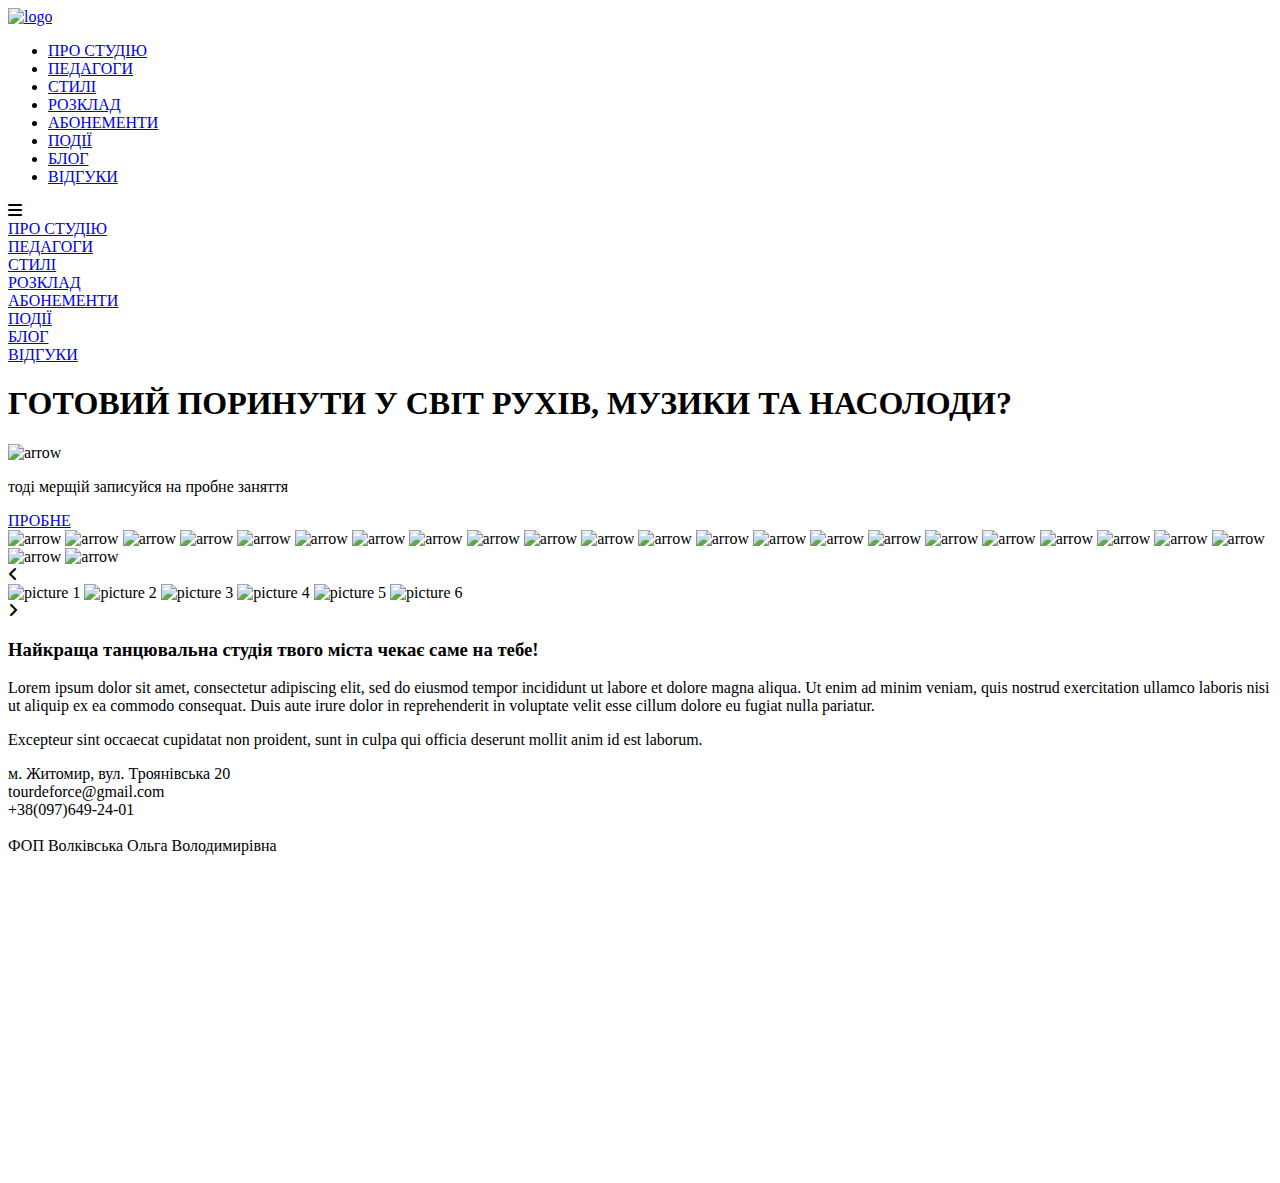
==== HTML/index.html @ 097800a8 "add html" ====
<!DOCTYPE html>
<html lang="en">
    <head>
        <meta charset="UTF-8">
        <meta name="viewport" content="width=device-width, initial-scale=1.0">
        <meta name = "author" content = "Ковалюк Валерія Юріївна">
        <title>Tour De Force dance</title>
        <link rel="icon" type="image/x-icon" href="image/лого.png">
    
        <link rel="preconnect" href="https://fonts.googleapis.com">
        <link rel="preconnect" href="https://fonts.gstatic.com" crossorigin>
        <link href="https://fonts.googleapis.com/css2?family=Exo+2:ital,wght@0,100..900;1,100..900&display=swap" rel="stylesheet">
        
        <link rel="stylesheet" href="https://cdnjs.cloudflare.com/ajax/libs/font-awesome/6.2.0/css/all.min.css">
    
        <link rel="stylesheet" href="style_base.css">
        <link rel="stylesheet" href="index.css">
    
        <script src="script.js" defer></script>
    </head>
    <body>
    
        <header class="header">
            <div class="container">
                
                <nav class="header-nav">
                    <a class="logo" href="index.html">
                        <img class="logo" src="./image/лого.png" alt="logo">
                    </a>
                    
                    <ul class="menu">
                        <li class="menu-item">
                            <a class="menu-link" href="about.html">ПРО СТУДІЮ</a>
                        </li>
                        <li class="menu-item">
                            <a class="menu-link" href="teachers.html">ПЕДАГОГИ</a>
                        </li>
                        <li class="menu-item">
                            <a class="menu-link" href="styles.html">СТИЛІ</a>
                        </li>
                        <li class="menu-item">
                            <a class="menu-link" href="schedule.html">РОЗКЛАД</a>
                        </li>
                        <li class="menu-item">
                            <a class="menu-link" href="abonements.html">АБОНЕМЕНТИ</a>
                        </li>
                        <li class="menu-item">
                            <a class="menu-link" href="events.html">ПОДІЇ</a>
                        </li>
                        <li class="menu-item">
                            <a class="menu-link" href="blog.html">БЛОГ</a>
                        </li>
                        <li class="menu-item">
                            <a class="menu-link" href="review.html">ВІДГУКИ</a>
                        </li>
                    </ul>
                    <div class="header-media">
                        <a class="instagram" href="https://www.instagram.com/tour_de_force_dance/">
                            <!-- <img src="image/color-pink.png" alt="instagram" style="width:45px;height:45px;"> -->                     
                        </a>
                        <a class="tiktok" href="https://www.tiktok.com/@tourdeforce">
                            <!-- <img src="./image/tiktok.png" alt="tiktok" style="width:40px;height:40px;"> -->
                        </a>
                        <a class="telegram" href="https://t.me/tour_de_force_dance">
                            <!-- <img src="./image/tg.png" alt="telegram" style="width:40px;height:40px;"> -->
                        </a>
                    </div>
                    <div class="toggle-btn">
                        <i class="fa-solid fa-bars"></i>
                    </div>
                </nav>
                <div class="dropdown-menu">
                    <li class="menu-item">
                        <a class="menu-link" href="about.html">ПРО СТУДІЮ</a>
                    </li>
                    <li class="menu-item">
                        <a class="menu-link" href="teachers.html">ПЕДАГОГИ</a>
                    </li>
                    <li class="menu-item">
                        <a class="menu-link" href="styles.html">СТИЛІ</a>
                    </li>
                    <li class="menu-item">
                        <a class="menu-link" href="schedule.html">РОЗКЛАД</a>
                    </li>
                    <li class="menu-item">
                        <a class="menu-link" href="abonements.html">АБОНЕМЕНТИ</a>
                    </li>
                    <li class="menu-item">
                        <a class="menu-link" href="events.html">ПОДІЇ</a>
                    </li>
                    <li class="menu-item">
                        <a class="menu-link" href="blog.html">БЛОГ</a>
                    </li>
                    <li class="menu-item">
                        <a class="menu-link" href="review.html">ВІДГУКИ</a>
                    </li>
                </div>
            </div>      
        </header>
    
        <main>
            <section class="newbies">
                <div class="container">
                    <div class="trial-lesson">
                        <h1 class="ready">ГОТОВИЙ ПОРИНУТИ У СВІТ РУХІВ, МУЗИКИ ТА НАСОЛОДИ?</h1>
                        <img class="big-arrow" src="image/big_arrow.PNG" alt="arrow">
                        <p class="regi">тоді мерщій записуйся на пробне заняття </p>
                        <a class="button-regi" href="regi-form.html">ПРОБНЕ</a>
                    </div>
                    <div class="small-arrows">
                        <img class="small-arrow" src="image/small_arrow.PNG" alt="arrow">
                        <img class="small-arrow" src="image/small_arrow.PNG" alt="arrow">
                        <img class="small-arrow" src="image/small_arrow.PNG" alt="arrow">
                        <img class="small-arrow" src="image/small_arrow.PNG" alt="arrow">
                        <img class="small-arrow" src="image/small_arrow.PNG" alt="arrow">
                        <img class="small-arrow" src="image/small_arrow.PNG" alt="arrow">
                        <img class="small-arrow" src="image/small_arrow.PNG" alt="arrow">
                        <img class="small-arrow" src="image/small_arrow.PNG" alt="arrow">
                        <img class="small-arrow" src="image/small_arrow.PNG" alt="arrow">
                        <img class="small-arrow" src="image/small_arrow.PNG" alt="arrow">
                        <img class="small-arrow" src="image/small_arrow.PNG" alt="arrow">
                        <img class="small-arrow" src="image/small_arrow.PNG" alt="arrow">
                        <img class="small-arrow" src="image/small_arrow.PNG" alt="arrow">
                        <img class="small-arrow" src="image/small_arrow.PNG" alt="arrow">
                        <img class="small-arrow" src="image/small_arrow.PNG" alt="arrow">
                        <img class="small-arrow" src="image/small_arrow.PNG" alt="arrow">
                        <img class="small-arrow" src="image/small_arrow.PNG" alt="arrow">
                        <img class="small-arrow" src="image/small_arrow.PNG" alt="arrow">
                        <img class="small-arrow" src="image/small_arrow.PNG" alt="arrow">
                        <img class="small-arrow" src="image/small_arrow.PNG" alt="arrow">
                        <img class="small-arrow" src="image/small_arrow.PNG" alt="arrow">
                        <img class="small-arrow" src="image/small_arrow.PNG" alt="arrow">
                        <img class="small-arrow" src="image/small_arrow.PNG" alt="arrow">
                        <img class="small-arrow" src="image/small_arrow.PNG" alt="arrow">
                    </div>               
                </div>
            </section>
            <section class="wrapper">
                <i id="left" class="fa-solid fa-angle-left"></i>
                <div class="carousel">
                    <img src="image/кпоп2.jpeg" alt="picture 1">
                    <img src="image/вог1.jpeg" alt="picture 2">
                    <img src="image/контемп4.jpeg" alt="picture 3">
                    <img src="image/хілс1.jpeg" alt="picture 4">
                    <img src="image/творчі2.jpeg" alt="picture 5">
                    <img src="image/комерс2.jpeg" alt="picture 6">
                </div>
                <i id="right" class="fa-solid fa-angle-right"></i>
            </section>
            <section class="invite">
                <div class="container">
                    <h3 class="letsgo">Найкраща танцювальна студія твого міста чекає саме на тебе! </h3>
                    <div class="describtion">
                        <p>Lorem ipsum dolor sit amet, consectetur adipiscing elit, sed do eiusmod tempor incididunt ut labore et dolore magna aliqua. Ut enim ad minim veniam, quis nostrud exercitation ullamco laboris nisi ut aliquip ex ea commodo consequat. Duis aute irure dolor in reprehenderit in voluptate velit esse cillum dolore eu fugiat nulla pariatur.</p>
                        <p>Excepteur sint occaecat cupidatat non proident, sunt in culpa qui officia deserunt mollit anim id est laborum.</p>
                    </div>
                 </div>
            </section>
        </main>
    
        <footer>
            <section class="footer">
                <div class="container">
                    <p class="info">м. Житомир, вул. Троянівська 20 <br> tourdeforce@gmail.com <br> +38(097)649-24-01 <br><br> ФОП Волківська Ольга Володимирівна</p>
                </div>
                <div class="map"><iframe src="https://www.google.com/maps/embed?pb=!1m18!1m12!1m3!1d2551.028340713801!2d28.639013076391418!3d50.25405497155536!2m3!1f0!2f0!3f0!3m2!1i1024!2i768!4f13.1!3m3!1m2!1s0x472c656935930851%3A0x15bd9f535495fdb!2z0KLQsNC90YbRliDQltC40YLQvtC80LjRgCwg0KLQsNC90YbRjtCy0LDQu9GM0L3QsCDQvNCw0LnRgdGC0LXRgNC90Y8gIlRvdXIgZGUgRm9yY2UiINCyINCW0LjRgtC-0LzQuNGA0ZY!5e0!3m2!1suk!2sua!4v1726518008517!5m2!1suk!2sua" width="400" height="300" style="border:0;" allowfullscreen="" loading="lazy" referrerpolicy="no-referrer-when-downgrade"></iframe></div>
            </section>
        </footer>
    
    </body>
</html>
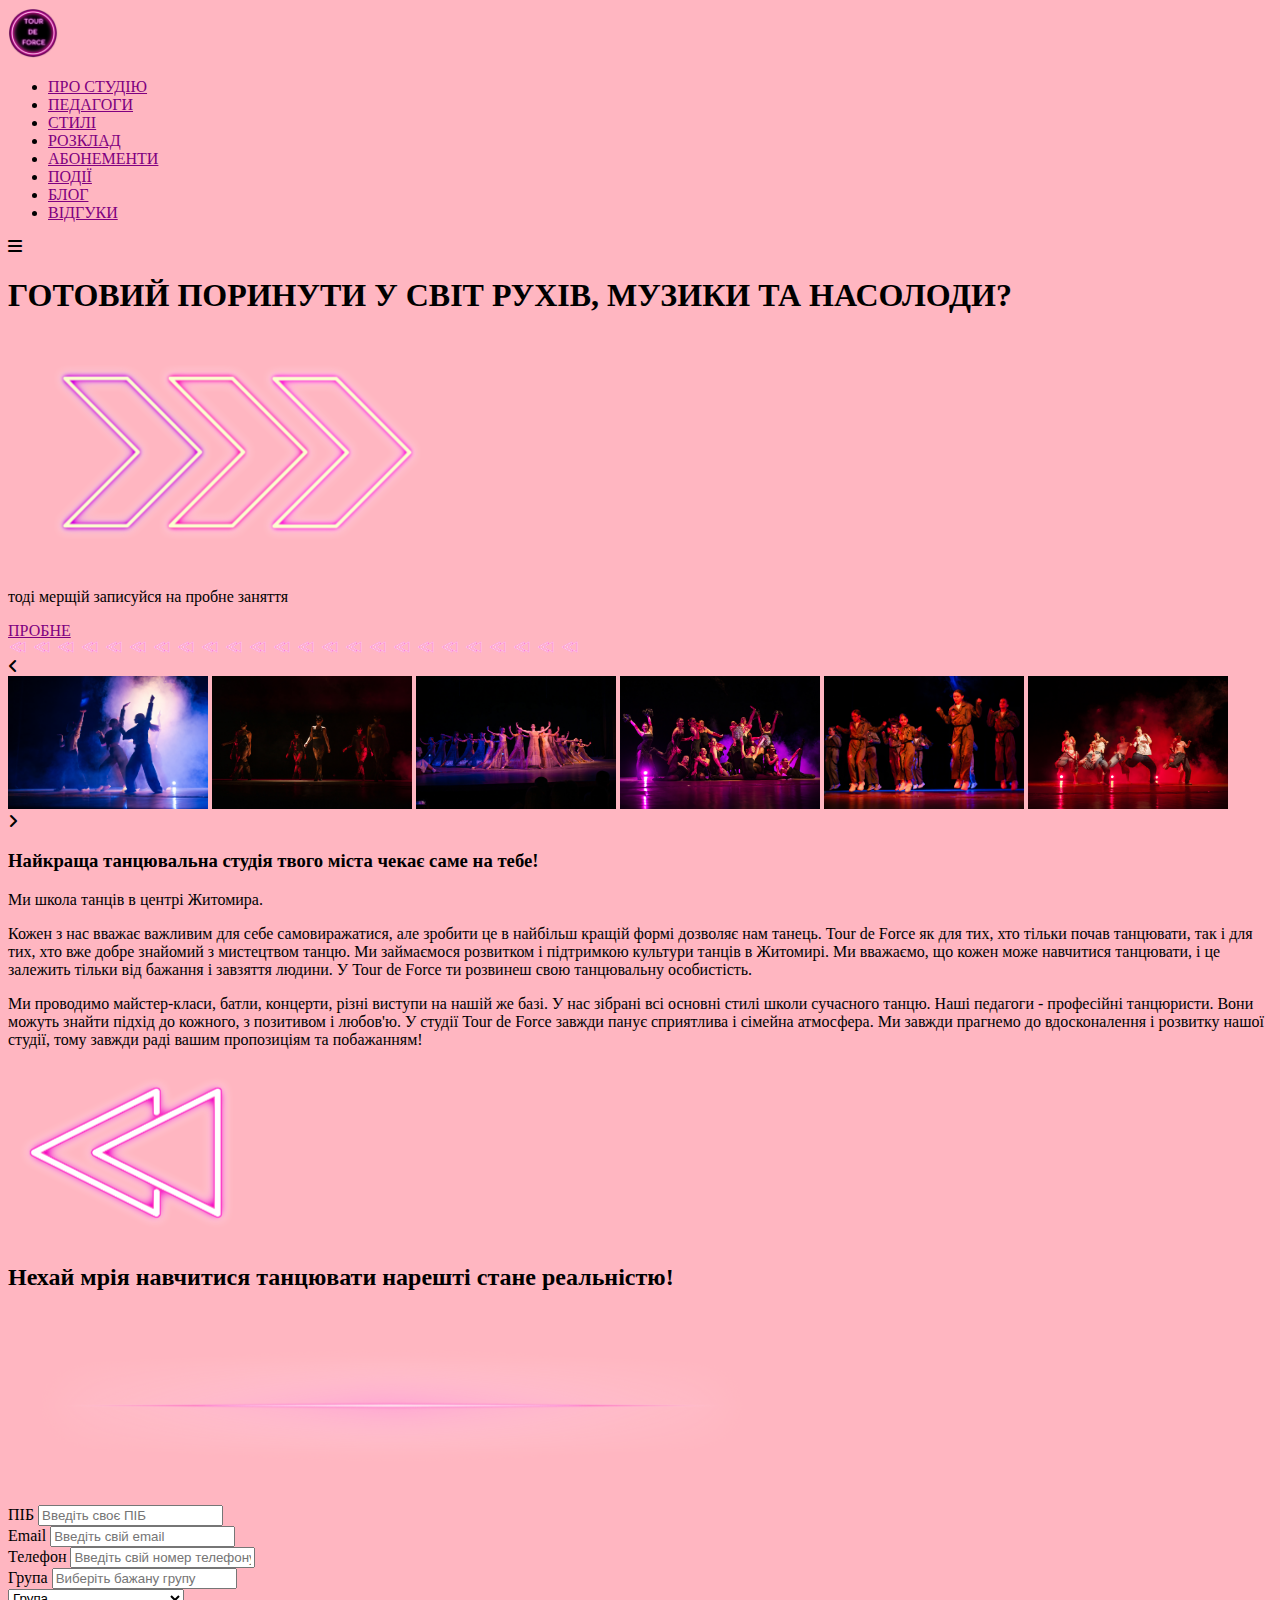
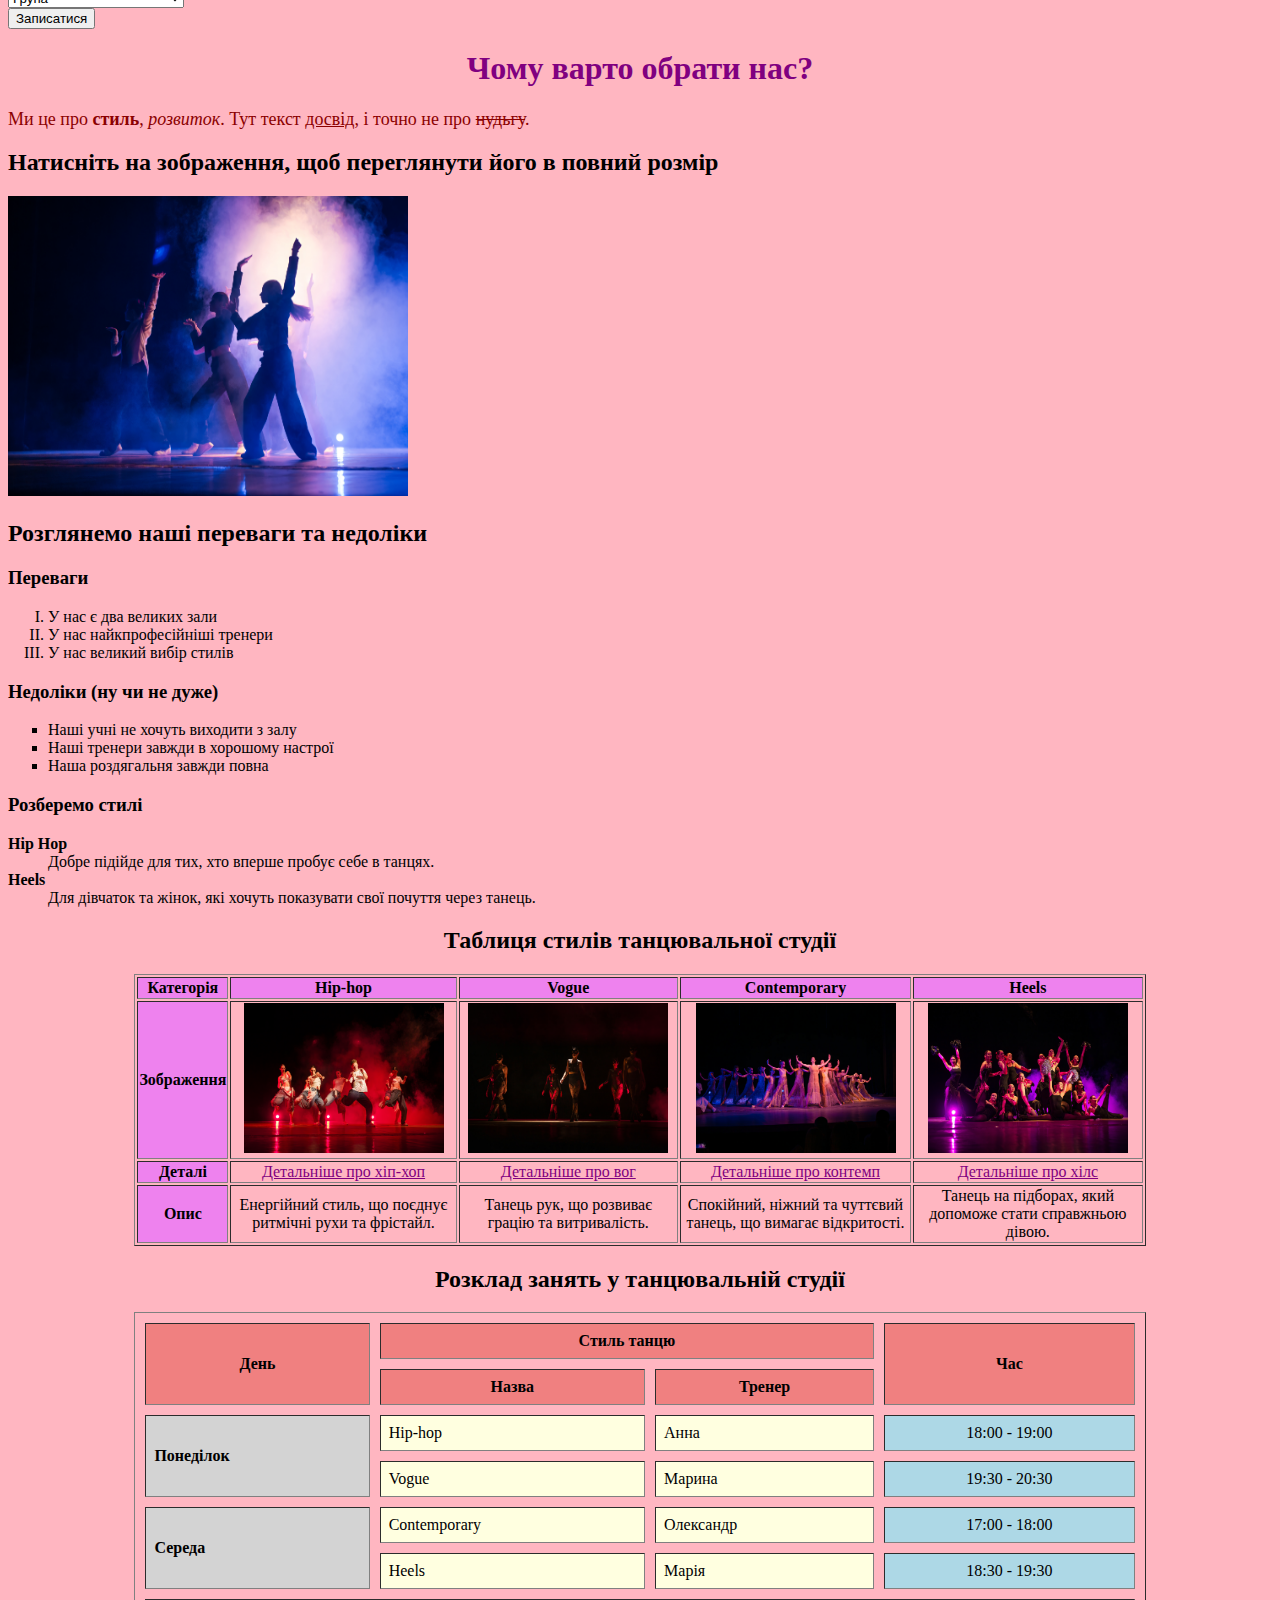
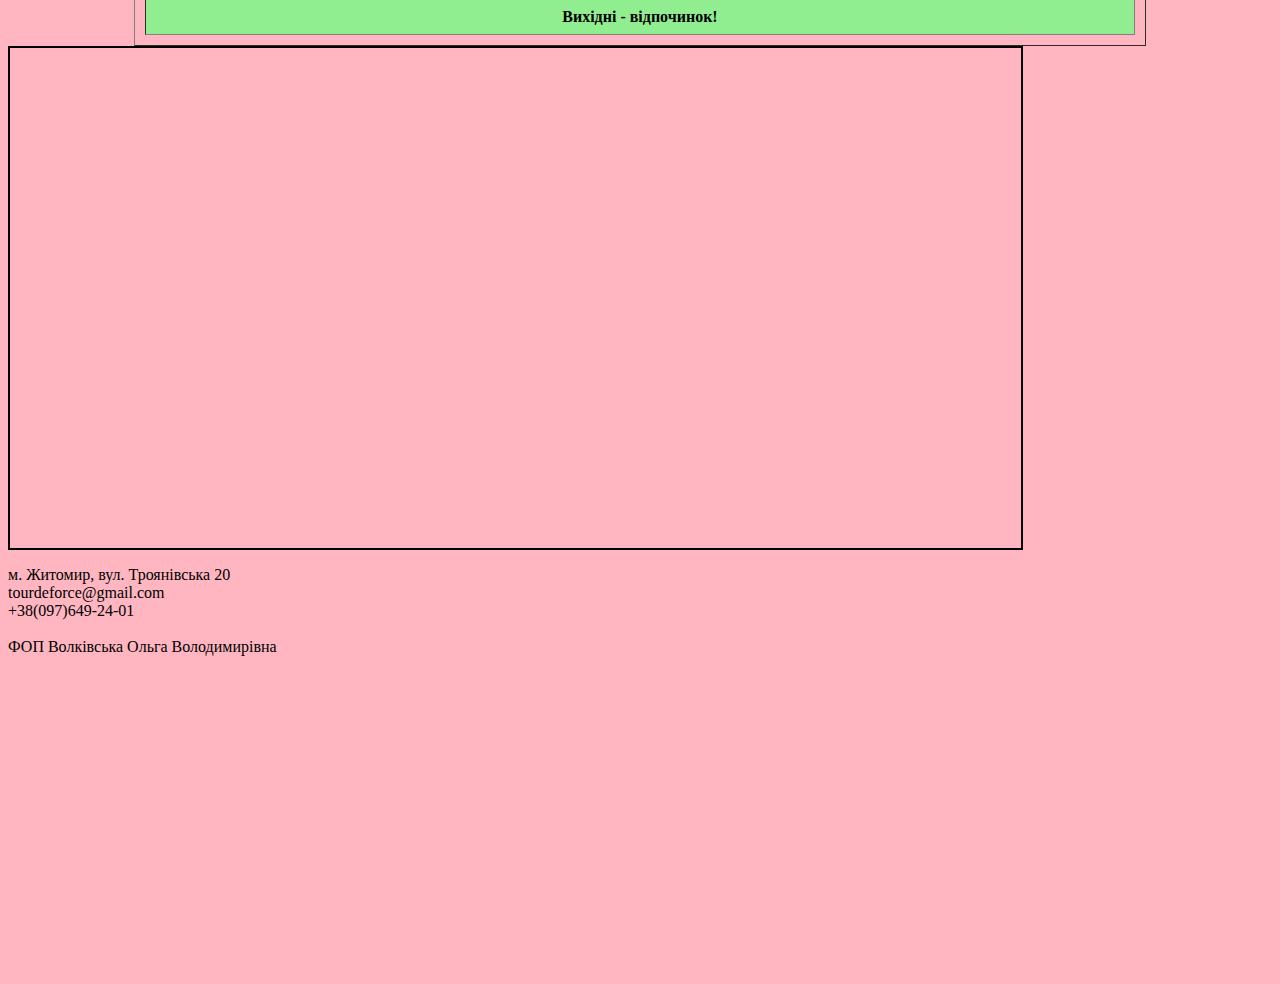
==== commit fb154e42: "laba2+" ====
--- a/HTML/index.html
+++ b/HTML/index.html
@@ -1,171 +1,352 @@
 <!DOCTYPE html>
 <html lang="en">
-    <head>
-        <meta charset="UTF-8">
-        <meta name="viewport" content="width=device-width, initial-scale=1.0">
-        <meta name = "author" content = "Ковалюк Валерія Юріївна">
-        <title>Tour De Force dance</title>
-        <link rel="icon" type="image/x-icon" href="image/лого.png">
-    
-        <link rel="preconnect" href="https://fonts.googleapis.com">
-        <link rel="preconnect" href="https://fonts.gstatic.com" crossorigin>
-        <link href="https://fonts.googleapis.com/css2?family=Exo+2:ital,wght@0,100..900;1,100..900&display=swap" rel="stylesheet">
+<head>
+    <meta charset="UTF-8">
+    <meta name="viewport" content="width=device-width, initial-scale=1.0">
+    <meta name = "author" content = "Ковалюк Валерія Юріївна">
+    <title>Tour De Force dance</title>
+    <link rel="icon" type="image/x-icon" href="image/лого.png">
+
+    <link rel="preconnect" href="https://fonts.googleapis.com">
+    <link rel="preconnect" href="https://fonts.gstatic.com" crossorigin>
+    <link href="https://fonts.googleapis.com/css2?family=Exo+2:ital,wght@0,100..900;1,100..900&display=swap" rel="stylesheet">
+    
+    <link rel="stylesheet" href="https://cdnjs.cloudflare.com/ajax/libs/font-awesome/6.2.0/css/all.min.css">
+
+    <link rel="stylesheet" href="style_base.css">
+    <link rel="stylesheet" href="index.css">
+
+    <script src="script.js" defer></script>
+
+    <style>
         
-        <link rel="stylesheet" href="https://cdnjs.cloudflare.com/ajax/libs/font-awesome/6.2.0/css/all.min.css">
-    
-        <link rel="stylesheet" href="style_base.css">
-        <link rel="stylesheet" href="index.css">
-    
-        <script src="script.js" defer></script>
-    </head>
-    <body>
-    
-        <header class="header">
+    </style>
+</head>
+<body link="purple" vlink="navy" alink="maroon" background="image/back.png">
+
+    <header class="header">
+        <div class="container">
+            
+            <nav class="header-nav">
+                <a class="logo" href="index.html">
+                    <img class="logo" src="./image/лого.png" alt="logo" width="50px"> <!--змінено-->
+                </a>
+                
+                <ul class="menu">
+                    <li class="menu-item">
+                        <a class="menu-link" href="about.html">ПРО СТУДІЮ</a>
+                    </li>
+                    <li class="menu-item">
+                        <!-- <a class="menu-link" href="teachers.html">ПЕДАГОГИ</a> -->
+                        <a class="menu-link" href="teachers.html#admin">ПЕДАГОГИ</a> <!--змінено-->
+                    </li>
+                    <li class="menu-item">
+                        <a class="menu-link" href="styles.html">СТИЛІ</a>
+                    </li>
+                    <li class="menu-item">
+                        <a class="menu-link" href="schedule.html">РОЗКЛАД</a>
+                    </li>
+                    <li class="menu-item">
+                        <a class="menu-link" href="abonements.html">АБОНЕМЕНТИ</a>
+                    </li>
+                    <li class="menu-item">
+                        <a class="menu-link" href="events.html">ПОДІЇ</a>
+                    </li>
+                    <li class="menu-item">
+                        <a class="menu-link" href="blog.html">БЛОГ</a>
+                    </li>
+                    <li class="menu-item">
+                        <a class="menu-link" href="review.html">ВІДГУКИ</a>
+                    </li>
+                </ul>
+                <div class="header-media">
+                    <a class="instagram" href="https://www.instagram.com/tour_de_force_dance/">
+                        <!-- <img src="image/color-pink.png" alt="instagram" style="width:45px;height:45px;"> -->
+                    </a>
+                    <a class="tiktok" href="https://www.tiktok.com/@tourdeforce">
+                        <!-- <img src="./image/tiktok.png" alt="tiktok" style="width:40px;height:40px;"> -->
+                    </a>
+                    <a class="telegram" href="https://t.me/tour_de_force_dance">
+                        <!-- <img src="./image/tg.png" alt="telegram" style="width:40px;height:40px;"> -->
+                    </a>
+                </div>
+                <div class="toggle-btn">
+                    <i class="fa-solid fa-bars"></i>
+                </div>
+            </nav>
+            <!-- <div class="dropdown-menu">
+                <li class="menu-item">
+                    <a class="menu-link" href="about.html">ПРО СТУДІЮ</a>
+                </li>
+                <li class="menu-item">
+                    <a class="menu-link" href="teachers.html">ПЕДАГОГИ</a>
+                </li>
+                <li class="menu-item">
+                    <a class="menu-link" href="styles.html">СТИЛІ</a>
+                </li>
+                <li class="menu-item">
+                    <a class="menu-link" href="schedule.html">РОЗКЛАД</a>
+                </li>
+                <li class="menu-item">
+                    <a class="menu-link" href="abonements.html">АБОНЕМЕНТИ</a>
+                </li>
+                <li class="menu-item">
+                    <a class="menu-link" href="events.html">ПОДІЇ</a>
+                </li>
+                <li class="menu-item">
+                    <a class="menu-link" href="blog.html">БЛОГ</a>
+                </li>
+                <li class="menu-item">
+                    <a class="menu-link" href="review.html">ВІДГУКИ</a>
+                </li>
+            </div> -->
+        </div>      
+    </header>
+
+    <main>
+        <section class="newbies">
             <div class="container">
-                
-                <nav class="header-nav">
-                    <a class="logo" href="index.html">
-                        <img class="logo" src="./image/лого.png" alt="logo">
-                    </a>
-                    
-                    <ul class="menu">
-                        <li class="menu-item">
-                            <a class="menu-link" href="about.html">ПРО СТУДІЮ</a>
-                        </li>
-                        <li class="menu-item">
-                            <a class="menu-link" href="teachers.html">ПЕДАГОГИ</a>
-                        </li>
-                        <li class="menu-item">
-                            <a class="menu-link" href="styles.html">СТИЛІ</a>
-                        </li>
-                        <li class="menu-item">
-                            <a class="menu-link" href="schedule.html">РОЗКЛАД</a>
-                        </li>
-                        <li class="menu-item">
-                            <a class="menu-link" href="abonements.html">АБОНЕМЕНТИ</a>
-                        </li>
-                        <li class="menu-item">
-                            <a class="menu-link" href="events.html">ПОДІЇ</a>
-                        </li>
-                        <li class="menu-item">
-                            <a class="menu-link" href="blog.html">БЛОГ</a>
-                        </li>
-                        <li class="menu-item">
-                            <a class="menu-link" href="review.html">ВІДГУКИ</a>
-                        </li>
-                    </ul>
-                    <div class="header-media">
-                        <a class="instagram" href="https://www.instagram.com/tour_de_force_dance/">
-                            <!-- <img src="image/color-pink.png" alt="instagram" style="width:45px;height:45px;"> -->                     
-                        </a>
-                        <a class="tiktok" href="https://www.tiktok.com/@tourdeforce">
-                            <!-- <img src="./image/tiktok.png" alt="tiktok" style="width:40px;height:40px;"> -->
-                        </a>
-                        <a class="telegram" href="https://t.me/tour_de_force_dance">
-                            <!-- <img src="./image/tg.png" alt="telegram" style="width:40px;height:40px;"> -->
-                        </a>
-                    </div>
-                    <div class="toggle-btn">
-                        <i class="fa-solid fa-bars"></i>
-                    </div>
-                </nav>
-                <div class="dropdown-menu">
-                    <li class="menu-item">
-                        <a class="menu-link" href="about.html">ПРО СТУДІЮ</a>
-                    </li>
-                    <li class="menu-item">
-                        <a class="menu-link" href="teachers.html">ПЕДАГОГИ</a>
-                    </li>
-                    <li class="menu-item">
-                        <a class="menu-link" href="styles.html">СТИЛІ</a>
-                    </li>
-                    <li class="menu-item">
-                        <a class="menu-link" href="schedule.html">РОЗКЛАД</a>
-                    </li>
-                    <li class="menu-item">
-                        <a class="menu-link" href="abonements.html">АБОНЕМЕНТИ</a>
-                    </li>
-                    <li class="menu-item">
-                        <a class="menu-link" href="events.html">ПОДІЇ</a>
-                    </li>
-                    <li class="menu-item">
-                        <a class="menu-link" href="blog.html">БЛОГ</a>
-                    </li>
-                    <li class="menu-item">
-                        <a class="menu-link" href="review.html">ВІДГУКИ</a>
-                    </li>
-                </div>
-            </div>      
-        </header>
-    
-        <main>
-            <section class="newbies">
-                <div class="container">
-                    <div class="trial-lesson">
-                        <h1 class="ready">ГОТОВИЙ ПОРИНУТИ У СВІТ РУХІВ, МУЗИКИ ТА НАСОЛОДИ?</h1>
-                        <img class="big-arrow" src="image/big_arrow.PNG" alt="arrow">
-                        <p class="regi">тоді мерщій записуйся на пробне заняття </p>
-                        <a class="button-regi" href="regi-form.html">ПРОБНЕ</a>
-                    </div>
-                    <div class="small-arrows">
-                        <img class="small-arrow" src="image/small_arrow.PNG" alt="arrow">
-                        <img class="small-arrow" src="image/small_arrow.PNG" alt="arrow">
-                        <img class="small-arrow" src="image/small_arrow.PNG" alt="arrow">
-                        <img class="small-arrow" src="image/small_arrow.PNG" alt="arrow">
-                        <img class="small-arrow" src="image/small_arrow.PNG" alt="arrow">
-                        <img class="small-arrow" src="image/small_arrow.PNG" alt="arrow">
-                        <img class="small-arrow" src="image/small_arrow.PNG" alt="arrow">
-                        <img class="small-arrow" src="image/small_arrow.PNG" alt="arrow">
-                        <img class="small-arrow" src="image/small_arrow.PNG" alt="arrow">
-                        <img class="small-arrow" src="image/small_arrow.PNG" alt="arrow">
-                        <img class="small-arrow" src="image/small_arrow.PNG" alt="arrow">
-                        <img class="small-arrow" src="image/small_arrow.PNG" alt="arrow">
-                        <img class="small-arrow" src="image/small_arrow.PNG" alt="arrow">
-                        <img class="small-arrow" src="image/small_arrow.PNG" alt="arrow">
-                        <img class="small-arrow" src="image/small_arrow.PNG" alt="arrow">
-                        <img class="small-arrow" src="image/small_arrow.PNG" alt="arrow">
-                        <img class="small-arrow" src="image/small_arrow.PNG" alt="arrow">
-                        <img class="small-arrow" src="image/small_arrow.PNG" alt="arrow">
-                        <img class="small-arrow" src="image/small_arrow.PNG" alt="arrow">
-                        <img class="small-arrow" src="image/small_arrow.PNG" alt="arrow">
-                        <img class="small-arrow" src="image/small_arrow.PNG" alt="arrow">
-                        <img class="small-arrow" src="image/small_arrow.PNG" alt="arrow">
-                        <img class="small-arrow" src="image/small_arrow.PNG" alt="arrow">
-                        <img class="small-arrow" src="image/small_arrow.PNG" alt="arrow">
-                    </div>               
-                </div>
-            </section>
-            <section class="wrapper">
-                <i id="left" class="fa-solid fa-angle-left"></i>
-                <div class="carousel">
-                    <img src="image/кпоп2.jpeg" alt="picture 1">
-                    <img src="image/вог1.jpeg" alt="picture 2">
-                    <img src="image/контемп4.jpeg" alt="picture 3">
-                    <img src="image/хілс1.jpeg" alt="picture 4">
-                    <img src="image/творчі2.jpeg" alt="picture 5">
-                    <img src="image/комерс2.jpeg" alt="picture 6">
-                </div>
-                <i id="right" class="fa-solid fa-angle-right"></i>
-            </section>
-            <section class="invite">
-                <div class="container">
-                    <h3 class="letsgo">Найкраща танцювальна студія твого міста чекає саме на тебе! </h3>
-                    <div class="describtion">
-                        <p>Lorem ipsum dolor sit amet, consectetur adipiscing elit, sed do eiusmod tempor incididunt ut labore et dolore magna aliqua. Ut enim ad minim veniam, quis nostrud exercitation ullamco laboris nisi ut aliquip ex ea commodo consequat. Duis aute irure dolor in reprehenderit in voluptate velit esse cillum dolore eu fugiat nulla pariatur.</p>
-                        <p>Excepteur sint occaecat cupidatat non proident, sunt in culpa qui officia deserunt mollit anim id est laborum.</p>
-                    </div>
-                 </div>
-            </section>
-        </main>
-    
-        <footer>
-            <section class="footer">
-                <div class="container">
-                    <p class="info">м. Житомир, вул. Троянівська 20 <br> tourdeforce@gmail.com <br> +38(097)649-24-01 <br><br> ФОП Волківська Ольга Володимирівна</p>
-                </div>
-                <div class="map"><iframe src="https://www.google.com/maps/embed?pb=!1m18!1m12!1m3!1d2551.028340713801!2d28.639013076391418!3d50.25405497155536!2m3!1f0!2f0!3f0!3m2!1i1024!2i768!4f13.1!3m3!1m2!1s0x472c656935930851%3A0x15bd9f535495fdb!2z0KLQsNC90YbRliDQltC40YLQvtC80LjRgCwg0KLQsNC90YbRjtCy0LDQu9GM0L3QsCDQvNCw0LnRgdGC0LXRgNC90Y8gIlRvdXIgZGUgRm9yY2UiINCyINCW0LjRgtC-0LzQuNGA0ZY!5e0!3m2!1suk!2sua!4v1726518008517!5m2!1suk!2sua" width="400" height="300" style="border:0;" allowfullscreen="" loading="lazy" referrerpolicy="no-referrer-when-downgrade"></iframe></div>
-            </section>
-        </footer>
-    
-    </body>
+                <div class="trial-lesson">
+                    <h1 class="ready">ГОТОВИЙ ПОРИНУТИ У СВІТ РУХІВ, МУЗИКИ ТА НАСОЛОДИ?</h1>
+                    <img class="big-arrow" src="image/big_arrow.PNG" alt="arrow">
+                    <p class="regi">тоді мерщій записуйся на пробне заняття </p>
+                    <!-- <a class="button-regi" href="regi-form.html">ПРОБНЕ</a> --> <!--змінено-->
+                    <a class="button-regi" href="#form">ПРОБНЕ</a> <!--змінено-->
+                </div>
+                <div class="small-arrows">
+                    <img class="small-arrow" src="image/small_arrow.PNG" alt="arrow" width="20px"> <!--змінено-->
+                    <img class="small-arrow" src="image/small_arrow.PNG" alt="arrow" width="20px">
+                    <img class="small-arrow" src="image/small_arrow.PNG" alt="arrow" width="20px">
+                    <img class="small-arrow" src="image/small_arrow.PNG" alt="arrow" width="20px">
+                    <img class="small-arrow" src="image/small_arrow.PNG" alt="arrow" width="20px">
+                    <img class="small-arrow" src="image/small_arrow.PNG" alt="arrow" width="20px">
+                    <img class="small-arrow" src="image/small_arrow.PNG" alt="arrow" width="20px">
+                    <img class="small-arrow" src="image/small_arrow.PNG" alt="arrow" width="20px">
+                    <img class="small-arrow" src="image/small_arrow.PNG" alt="arrow" width="20px">
+                    <img class="small-arrow" src="image/small_arrow.PNG" alt="arrow" width="20px">
+                    <img class="small-arrow" src="image/small_arrow.PNG" alt="arrow" width="20px">
+                    <img class="small-arrow" src="image/small_arrow.PNG" alt="arrow" width="20px">
+                    <img class="small-arrow" src="image/small_arrow.PNG" alt="arrow" width="20px">
+                    <img class="small-arrow" src="image/small_arrow.PNG" alt="arrow" width="20px">
+                    <img class="small-arrow" src="image/small_arrow.PNG" alt="arrow" width="20px">
+                    <img class="small-arrow" src="image/small_arrow.PNG" alt="arrow" width="20px">
+                    <img class="small-arrow" src="image/small_arrow.PNG" alt="arrow" width="20px">
+                    <img class="small-arrow" src="image/small_arrow.PNG" alt="arrow" width="20px">
+                    <img class="small-arrow" src="image/small_arrow.PNG" alt="arrow" width="20px">
+                    <img class="small-arrow" src="image/small_arrow.PNG" alt="arrow" width="20px">
+                    <img class="small-arrow" src="image/small_arrow.PNG" alt="arrow" width="20px">
+                    <img class="small-arrow" src="image/small_arrow.PNG" alt="arrow" width="20px">
+                    <img class="small-arrow" src="image/small_arrow.PNG" alt="arrow" width="20px">
+                    <img class="small-arrow" src="image/small_arrow.PNG" alt="arrow" width="20px">
+                </div>               
+            </div>
+        </section>
+        <section class="wrapper">
+            <i id="left" class="fa-solid fa-angle-left"></i>
+            <div class="carousel">
+                <img src="image/кпоп2.jpeg" alt="picture 1" width="200px">
+                <img src="image/вог1.jpeg" alt="picture 2" width="200px">
+                <img src="image/контемп4.jpeg" alt="picture 3" width="200px">
+                <img src="image/хілс1.jpeg" alt="picture 4" width="200px">
+                <img src="image/творчі2.jpeg" alt="picture 5" width="200px">
+                <img src="image/комерс2.jpeg" alt="picture 6" width="200px">
+            </div>
+            <i id="right" class="fa-solid fa-angle-right"></i>
+        </section>
+        <section class="invite">
+            <div class="container">
+                <h3 class="letsgo">Найкраща танцювальна студія твого міста чекає саме на тебе! </h3>
+                <div class="describtion">
+                    <p>Ми школа танців в центрі Житомира.</p>
+                    <p>Кожен з нас вважає важливим для себе самовиражатися, але зробити це в найбільш кращій формі дозволяє нам танець. Tour de Force як для тих, хто тільки почав танцювати, так і для тих, хто вже добре знайомий з мистецтвом танцю. Ми займаємося розвитком і підтримкою культури танців в Житомирі. Ми вважаємо, що кожен може навчитися танцювати, і це залежить тільки від бажання і завзяття людини. У Tour de Force ти розвинеш свою танцювальну особистість. </p>
+                    <p>Ми проводимо майстер-класи, батли, концерти, різні виступи на нашій же базі. У нас зібрані всі основні стилі школи сучасного танцю. Наші педагоги - професійні танцюристи. Вони можуть знайти підхід до кожного, з позитивом і любов'ю. У студії Tour de Force завжди панує сприятлива і сімейна атмосфера. Ми завжди прагнемо до вдосконалення і розвитку нашої студії, тому завжди раді вашим пропозиціям та побажанням!</p>
+                </div>
+             </div>
+        </section>
+        <div class="container" id="form"> <!--змінено-->
+            <form action="" method="post">
+                <img src="image/small_arrow.PNG" alt="arrow">
+                <h2 class="title">Нехай мрія навчитися танцювати нарешті стане реальністю!</h2>
+                <img src="image/underline.PNG" alt="underline">
+                <div class="content">
+                    <div class="input-box">
+                        <label for="name">ПІБ</label>
+                        <input type="text" placeholder="Введіть своє ПІБ" name="name" required>
+                    </div>
+                    <div class="input-box">
+                        <label for="email">Email</label>
+                        <input type="text" placeholder="Введіть свій email" name="email" required>
+                    </div>
+                    <div class="input-box">
+                        <label for="telephone">Телефон</label>
+                        <input type="text" placeholder="Введіть свій номер телефону" name="telephone" required>
+                    </div>
+                    <div class="input-box">
+                        <label for="group">Група</label>
+                        <input type="text" placeholder="Виберіть бажану групу" name="group" required>
+                        <div class="column">
+                            <div class="select-box">
+                                <select>
+                                    <option hidden>Група</option>
+                                    <option>High Heels</option>
+                                    <option>Dancehall Female</option>
+                                    <option>Hip Hop</option>
+                                    <option>Jazz Funk</option>
+                                    <option>Contemporary</option>
+                                    <option>Comercial Choreography</option>
+                                    <option>K-Pop</option>
+                                    <option>Vogue</option>
+                                    <option>Основи сучасного танцю</option>
+                                    <option>Творчі</option>
+                                    <option>Stretching</option>
+                                    <option>Закриті</option>
+                                </select>
+                            </div>
+                        </div>
+                    </div>
+                    <div class="button-container">
+                        <button type="submit">Записатися</button>
+                    </div>
+                </div>
+            </form>
+        </div>
+        <h1 align="center">
+            <font size="6" color="purple"><b>Чому варто обрати нас?</b></font>
+        </h1>
+    
+        <p align="justify">
+            <font size="4" color="darkred">
+                Ми це про <b>стиль</b>, <i>розвиток</i>. Тут текст <u>досвід</u>, і точно не про <strike>нудьгу</strike>.
+            </font>
+        </p>
+    
+        <h2>Натисніть на зображення, щоб переглянути його в повний розмір</h2>
+    
+        <a href="image/кпоп2.jpeg" target="_blank">
+            <img src="image/кпоп2.jpeg" width="400" height="300" alt="Зменшене зображення">
+        </a>
+    
+        <h2>Розглянемо наші переваги та недоліки</h2>
+    
+        <h3>Переваги</h3>
+        <ol type="I">
+            <li>У нас є два великих зали</li>
+            <li>У нас найкпрофесійніші тренери</li>
+            <li>У нас великий вибір стилів</li>
+        </ol>
+    
+        <h3>Недоліки (ну чи не дуже)</h3>
+        <ul type="square">
+            <li>Наші учні не хочуть виходити з залу</li>
+            <li>Наші тренери завжди в хорошому настрої</li>
+            <li>Наша роздягальня завжди повна</li>
+        </ul>
+    
+        <h3>Розберемо стилі</h3>
+        <dl>
+            <dt><b>Hip Hop</b></dt>
+            <dd>Добре підійде для тих, хто вперше пробує себе в танцях.</dd>
+            <dt><b>Heels</b></dt>
+            <dd>Для дівчаток та жінок, які хочуть показувати свої почуття через танець.</dd>
+        </dl>
+
+        <h2 align="center">Таблиця стилів танцювальної студії</h2>
+
+        <table border="1" width="80%" align="center">
+            <tr bgcolor="violet">
+                <th>Категорія</th>
+                <th>Hip-hop</th>
+                <th>Vogue</th>
+                <th>Contemporary</th>
+                <th>Heels</th>
+            </tr>
+    
+            <tr align="center">
+                <th bgcolor="violet">Зображення</th>
+                <td><img src="image/комерс2.jpeg" width="200" height="150" alt="хіп-хоп"></td>
+                <td><img src="image/вог1.jpeg" width="200" height="150" alt="вог"></td>
+                <td><img src="image/контемп4.jpeg" width="200" height="150" alt="контемп"></td>
+                <td><img src="image/хілс1.jpeg" width="200" height="150" alt="хілс"></td>
+            </tr>
+    
+            <tr align="center">
+                <th bgcolor="violet">Деталі</th>
+                <td><a href="https://uk.wikipedia.org/wiki/Хіп-хоп_(танець)">Детальніше про хіп-хоп</a></td>
+                <td><a href="https://uk.wikipedia.org/wiki/Vogue_(танець)">Детальніше про вог</a></td>
+                <td><a href="https://one-life.lviv.ua/blog/stili/kontemp-chto-eto-takoe">Детальніше про контемп</a></td>
+                <td><a href="https://www.tiptopdance.kiev.ua/dance-styles/high-heels-vogue">Детальніше про хілс</a></td>
+            </tr>
+    
+            <tr align="center">
+                <th bgcolor="violet">Опис</th>
+                <td>Енергійний стиль, що поєднує ритмічні рухи та фрістайл.</td>
+                <td>Танець рук, що розвиває грацію та витривалість.</td>
+                <td>Спокійний, ніжний та чуттєвий танець, що вимагає відкритості.</td>
+                <td>Танець на підборах, який допоможе стати справжньою дівою.</td>
+            </tr>
+        </table>
+
+        <h2 align="center">Розклад занять у танцювальній студії</h2>
+
+        <table border="1" width="80%" align="center" cellspacing="10" cellpadding="8">
+            
+            <colgroup>
+                <col span="1" style="background-color:lightgray"> 
+                <col span="2" style="background-color:lightyellow"> 
+                <col style="background-color:lightblue"> 
+            </colgroup>
+    
+            <tr align="center" bgcolor="lightcoral">
+                <th rowspan="2">День</th>
+                <th colspan="2">Стиль танцю</th>
+                <th rowspan="2">Час</th>
+            </tr>
+            <tr align="center" bgcolor="lightcoral">
+                <th>Назва</th>
+                <th>Тренер</th>
+            </tr>
+    
+            <tr align="left">
+                <td rowspan="2"><b>Понеділок</b></td>
+                <td>Hip-hop</td>
+                <td>Анна</td>
+                <td align="center">18:00 - 19:00</td>
+            </tr>
+            <tr align="left">
+                <td>Vogue</td>
+                <td>Марина</td>
+                <td align="center">19:30 - 20:30</td>
+            </tr>
+    
+            <tr align="left">
+                <td rowspan="2"><b>Середа</b></td>
+                <td>Contemporary</td>
+                <td>Олександр</td>
+                <td align="center">17:00 - 18:00</td>
+            </tr>
+            <tr align="left">
+                <td>Heels</td>
+                <td>Марія</td>
+                <td align="center">18:30 - 19:30</td>
+            </tr>
+    
+            <tr align="center" bgcolor="lightgreen">
+                <td colspan="4"><b>Вихідні - відпочинок!</b></td>
+            </tr>
+    
+        </table>
+
+        <iframe src="https://uk.wikipedia.org/wiki/Хіп-хоп_(танець)" width="80%" height="500" style="border: 2px solid black;" align="center"></iframe>
+    </main>
+
+    <footer>
+        <section class="footer">
+            <div class="container">
+                <p class="info">м. Житомир, вул. Троянівська 20 <br> tourdeforce@gmail.com <br> +38(097)649-24-01 <br><br> ФОП Волківська Ольга Володимирівна</p>
+            </div>
+            <div class="map"><iframe src="https://www.google.com/maps/embed?pb=!1m18!1m12!1m3!1d2551.028340713801!2d28.639013076391418!3d50.25405497155536!2m3!1f0!2f0!3f0!3m2!1i1024!2i768!4f13.1!3m3!1m2!1s0x472c656935930851%3A0x15bd9f535495fdb!2z0KLQsNC90YbRliDQltC40YLQvtC80LjRgCwg0KLQsNC90YbRjtCy0LDQu9GM0L3QsCDQvNCw0LnRgdGC0LXRgNC90Y8gIlRvdXIgZGUgRm9yY2UiINCyINCW0LjRgtC-0LzQuNGA0ZY!5e0!3m2!1suk!2sua!4v1726518008517!5m2!1suk!2sua" width="400" height="300" style="border:0;" allowfullscreen="" loading="lazy" referrerpolicy="no-referrer-when-downgrade"></iframe></div>
+        </section>
+    </footer>
+
+</body>
 </html>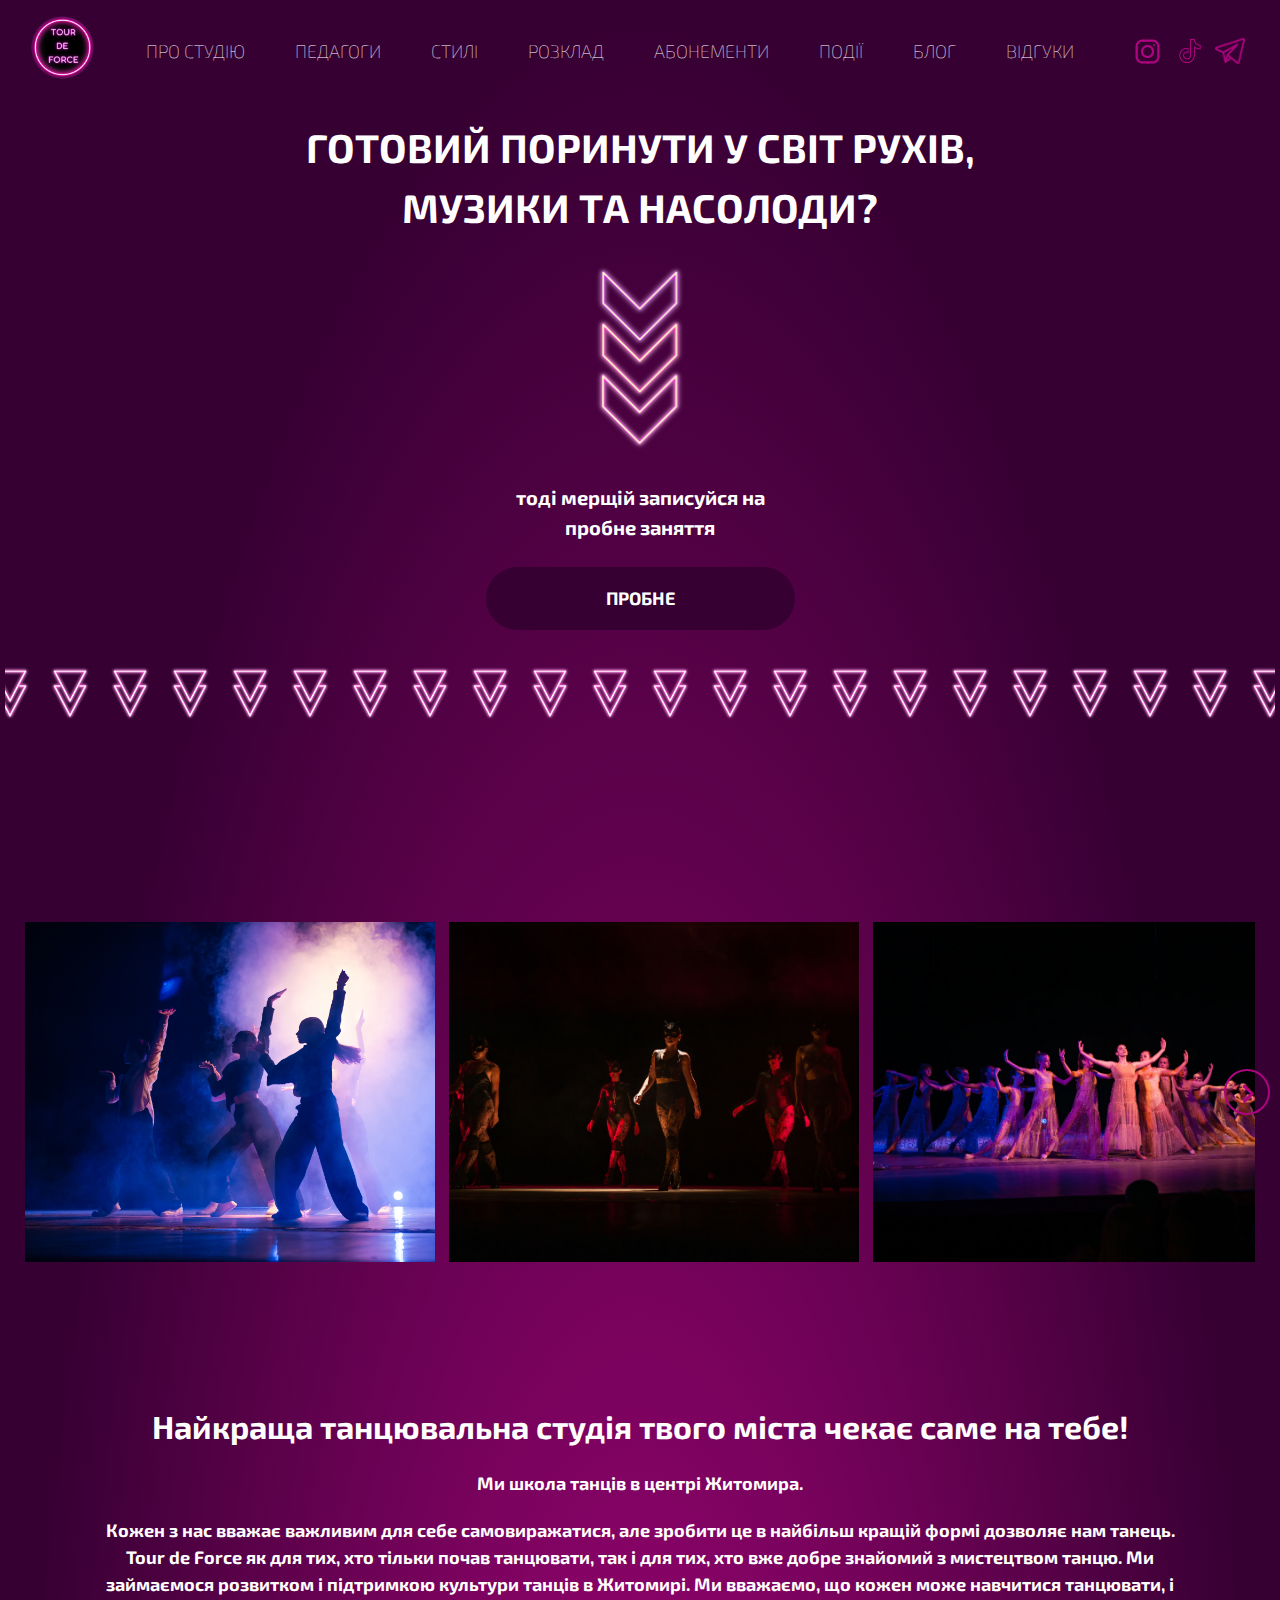
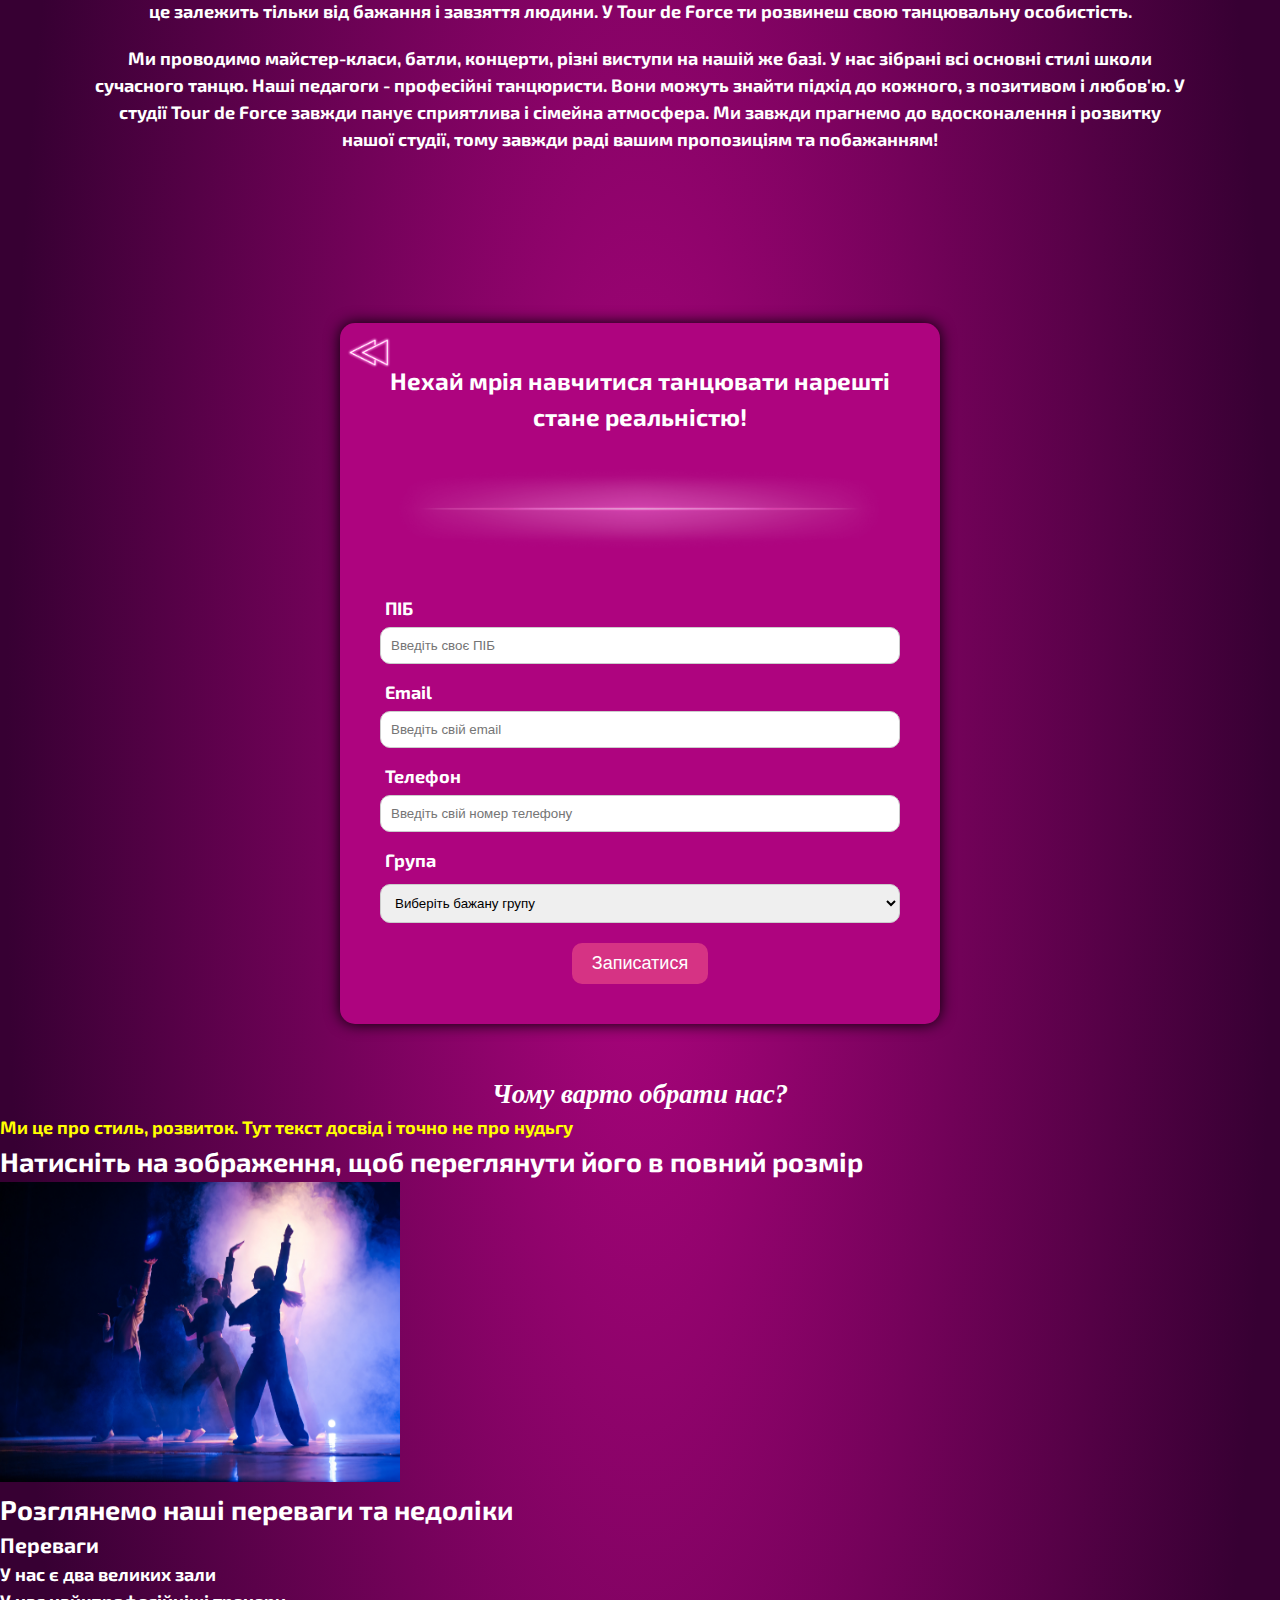
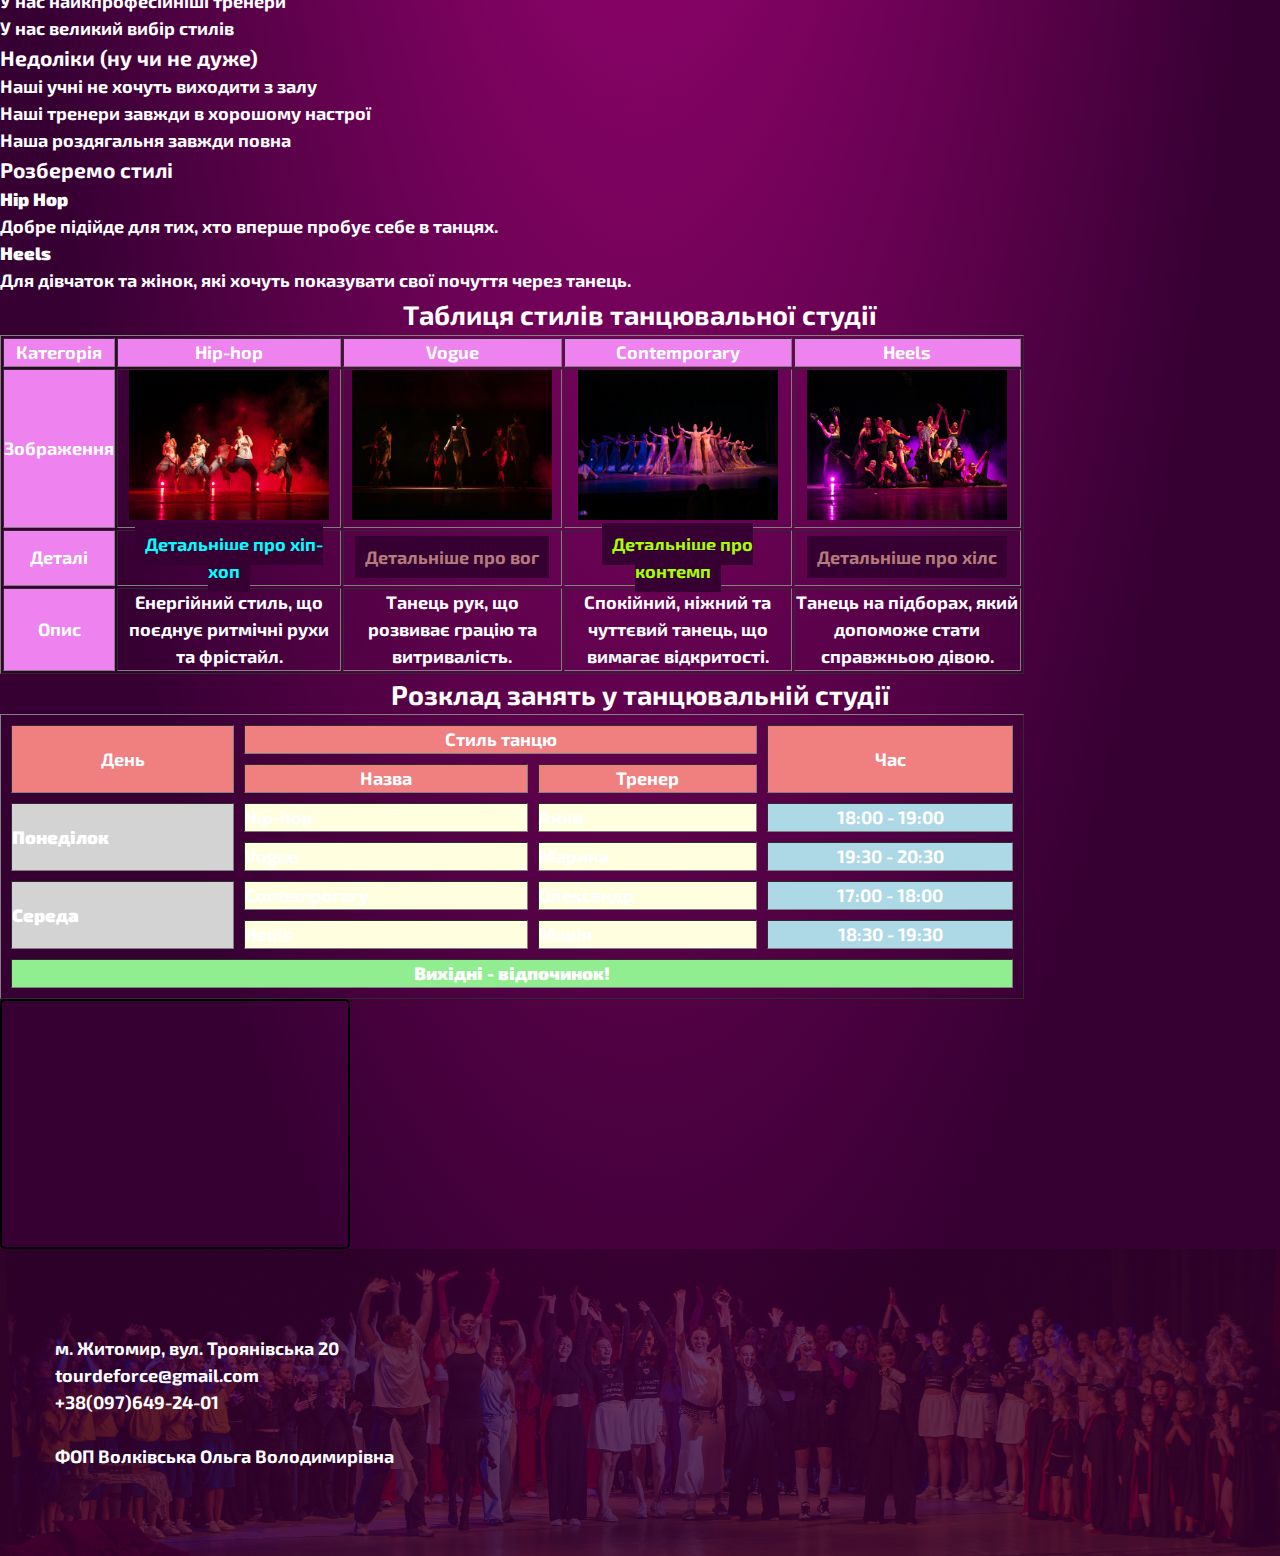
==== commit 0a87ac6f: "lab3+" ====
--- a/HTML/index.html
+++ b/HTML/index.html
@@ -5,7 +5,7 @@
     <meta name="viewport" content="width=device-width, initial-scale=1.0">
     <meta name = "author" content = "Ковалюк Валерія Юріївна">
     <title>Tour De Force dance</title>
-    <link rel="icon" type="image/x-icon" href="image/лого.png">
+    <link rel="icon" type="image/x-icon" href="../image/лого.png">
 
     <link rel="preconnect" href="https://fonts.googleapis.com">
     <link rel="preconnect" href="https://fonts.gstatic.com" crossorigin>
@@ -13,23 +13,29 @@
     
     <link rel="stylesheet" href="https://cdnjs.cloudflare.com/ajax/libs/font-awesome/6.2.0/css/all.min.css">
 
-    <link rel="stylesheet" href="style_base.css">
-    <link rel="stylesheet" href="index.css">
+    <link rel="stylesheet" href="../CSS/style_base.css">
+    <link rel="stylesheet" href="../CSS/index.css">
 
     <script src="script.js" defer></script>
 
     <style>
-        
+        a.about {
+            color: rgb(179, 123, 123);
+            text-decoration: none;
+        }
+        a.about:hover {
+            color: red;
+        }
     </style>
 </head>
-<body link="purple" vlink="navy" alink="maroon" background="image/back.png">
+<body>
 
     <header class="header">
         <div class="container">
             
             <nav class="header-nav">
                 <a class="logo" href="index.html">
-                    <img class="logo" src="./image/лого.png" alt="logo" width="50px"> <!--змінено-->
+                    <img class="logo" src="../image/лого.png" alt="logo">
                 </a>
                 
                 <ul class="menu">
@@ -37,8 +43,7 @@
                         <a class="menu-link" href="about.html">ПРО СТУДІЮ</a>
                     </li>
                     <li class="menu-item">
-                        <!-- <a class="menu-link" href="teachers.html">ПЕДАГОГИ</a> -->
-                        <a class="menu-link" href="teachers.html#admin">ПЕДАГОГИ</a> <!--змінено-->
+                        <a class="menu-link" href="teachers.html">ПЕДАГОГИ</a>
                     </li>
                     <li class="menu-item">
                         <a class="menu-link" href="styles.html">СТИЛІ</a>
@@ -74,7 +79,7 @@
                     <i class="fa-solid fa-bars"></i>
                 </div>
             </nav>
-            <!-- <div class="dropdown-menu">
+            <div class="dropdown-menu">
                 <li class="menu-item">
                     <a class="menu-link" href="about.html">ПРО СТУДІЮ</a>
                 </li>
@@ -99,7 +104,7 @@
                 <li class="menu-item">
                     <a class="menu-link" href="review.html">ВІДГУКИ</a>
                 </li>
-            </div> -->
+            </div>
         </div>      
     </header>
 
@@ -108,48 +113,48 @@
             <div class="container">
                 <div class="trial-lesson">
                     <h1 class="ready">ГОТОВИЙ ПОРИНУТИ У СВІТ РУХІВ, МУЗИКИ ТА НАСОЛОДИ?</h1>
-                    <img class="big-arrow" src="image/big_arrow.PNG" alt="arrow">
-                    <p class="regi">тоді мерщій записуйся на пробне заняття </p>
+                    <img class="big-arrow" src="../image/big_arrow.PNG" alt="arrow">
+                    <h3 class="regi">тоді мерщій записуйся на пробне заняття </h3>
                     <!-- <a class="button-regi" href="regi-form.html">ПРОБНЕ</a> --> <!--змінено-->
                     <a class="button-regi" href="#form">ПРОБНЕ</a> <!--змінено-->
                 </div>
                 <div class="small-arrows">
-                    <img class="small-arrow" src="image/small_arrow.PNG" alt="arrow" width="20px"> <!--змінено-->
-                    <img class="small-arrow" src="image/small_arrow.PNG" alt="arrow" width="20px">
-                    <img class="small-arrow" src="image/small_arrow.PNG" alt="arrow" width="20px">
-                    <img class="small-arrow" src="image/small_arrow.PNG" alt="arrow" width="20px">
-                    <img class="small-arrow" src="image/small_arrow.PNG" alt="arrow" width="20px">
-                    <img class="small-arrow" src="image/small_arrow.PNG" alt="arrow" width="20px">
-                    <img class="small-arrow" src="image/small_arrow.PNG" alt="arrow" width="20px">
-                    <img class="small-arrow" src="image/small_arrow.PNG" alt="arrow" width="20px">
-                    <img class="small-arrow" src="image/small_arrow.PNG" alt="arrow" width="20px">
-                    <img class="small-arrow" src="image/small_arrow.PNG" alt="arrow" width="20px">
-                    <img class="small-arrow" src="image/small_arrow.PNG" alt="arrow" width="20px">
-                    <img class="small-arrow" src="image/small_arrow.PNG" alt="arrow" width="20px">
-                    <img class="small-arrow" src="image/small_arrow.PNG" alt="arrow" width="20px">
-                    <img class="small-arrow" src="image/small_arrow.PNG" alt="arrow" width="20px">
-                    <img class="small-arrow" src="image/small_arrow.PNG" alt="arrow" width="20px">
-                    <img class="small-arrow" src="image/small_arrow.PNG" alt="arrow" width="20px">
-                    <img class="small-arrow" src="image/small_arrow.PNG" alt="arrow" width="20px">
-                    <img class="small-arrow" src="image/small_arrow.PNG" alt="arrow" width="20px">
-                    <img class="small-arrow" src="image/small_arrow.PNG" alt="arrow" width="20px">
-                    <img class="small-arrow" src="image/small_arrow.PNG" alt="arrow" width="20px">
-                    <img class="small-arrow" src="image/small_arrow.PNG" alt="arrow" width="20px">
-                    <img class="small-arrow" src="image/small_arrow.PNG" alt="arrow" width="20px">
-                    <img class="small-arrow" src="image/small_arrow.PNG" alt="arrow" width="20px">
-                    <img class="small-arrow" src="image/small_arrow.PNG" alt="arrow" width="20px">
+                    <img class="small-arrow" src="../image/small_arrow.PNG" alt="arrow">
+                    <img class="small-arrow" src="../image/small_arrow.PNG" alt="arrow">
+                    <img class="small-arrow" src="../image/small_arrow.PNG" alt="arrow">
+                    <img class="small-arrow" src="../image/small_arrow.PNG" alt="arrow">
+                    <img class="small-arrow" src="../image/small_arrow.PNG" alt="arrow">
+                    <img class="small-arrow" src="../image/small_arrow.PNG" alt="arrow">
+                    <img class="small-arrow" src="../image/small_arrow.PNG" alt="arrow">
+                    <img class="small-arrow" src="../image/small_arrow.PNG" alt="arrow">
+                    <img class="small-arrow" src="../image/small_arrow.PNG" alt="arrow">
+                    <img class="small-arrow" src="../image/small_arrow.PNG" alt="arrow">
+                    <img class="small-arrow" src="../image/small_arrow.PNG" alt="arrow">
+                    <img class="small-arrow" src="../image/small_arrow.PNG" alt="arrow">
+                    <img class="small-arrow" src="../image/small_arrow.PNG" alt="arrow">
+                    <img class="small-arrow" src="../image/small_arrow.PNG" alt="arrow">
+                    <img class="small-arrow" src="../image/small_arrow.PNG" alt="arrow">
+                    <img class="small-arrow" src="../image/small_arrow.PNG" alt="arrow">
+                    <img class="small-arrow" src="../image/small_arrow.PNG" alt="arrow">
+                    <img class="small-arrow" src="../image/small_arrow.PNG" alt="arrow">
+                    <img class="small-arrow" src="../image/small_arrow.PNG" alt="arrow">
+                    <img class="small-arrow" src="../image/small_arrow.PNG" alt="arrow">
+                    <img class="small-arrow" src="../image/small_arrow.PNG" alt="arrow">
+                    <img class="small-arrow" src="../image/small_arrow.PNG" alt="arrow">
+                    <img class="small-arrow" src="../image/small_arrow.PNG" alt="arrow">
+                    <img class="small-arrow" src="../image/small_arrow.PNG" alt="arrow">
                 </div>               
             </div>
         </section>
         <section class="wrapper">
             <i id="left" class="fa-solid fa-angle-left"></i>
             <div class="carousel">
-                <img src="image/кпоп2.jpeg" alt="picture 1" width="200px">
-                <img src="image/вог1.jpeg" alt="picture 2" width="200px">
-                <img src="image/контемп4.jpeg" alt="picture 3" width="200px">
-                <img src="image/хілс1.jpeg" alt="picture 4" width="200px">
-                <img src="image/творчі2.jpeg" alt="picture 5" width="200px">
-                <img src="image/комерс2.jpeg" alt="picture 6" width="200px">
+                <img src="../image/кпоп2.jpeg" alt="picture 1">
+                <img src="../image/вог1.jpeg" alt="picture 2">
+                <img src="../image/контемп4.jpeg" alt="picture 3">
+                <img src="../image/хілс1.jpeg" alt="picture 4">
+                <img src="../image/творчі2.jpeg" alt="picture 5">
+                <img src="../image/комерс2.jpeg" alt="picture 6">
             </div>
             <i id="right" class="fa-solid fa-angle-right"></i>
         </section>
@@ -165,9 +170,9 @@
         </section>
         <div class="container" id="form"> <!--змінено-->
             <form action="" method="post">
-                <img src="image/small_arrow.PNG" alt="arrow">
+                <img id="smlarr" src="../image/small_arrow.PNG" alt="arrow">
                 <h2 class="title">Нехай мрія навчитися танцювати нарешті стане реальністю!</h2>
-                <img src="image/underline.PNG" alt="underline">
+                <img id="undscr" src="../image/underline.PNG" alt="underline">
                 <div class="content">
                     <div class="input-box">
                         <label for="name">ПІБ</label>
@@ -183,11 +188,11 @@
                     </div>
                     <div class="input-box">
                         <label for="group">Група</label>
-                        <input type="text" placeholder="Виберіть бажану групу" name="group" required>
+                        <!-- <input type="text" placeholder="Виберіть бажану групу" name="group" required> -->
                         <div class="column">
                             <div class="select-box">
                                 <select>
-                                    <option hidden>Група</option>
+                                    <option hidden>Виберіть бажану групу</option>
                                     <option>High Heels</option>
                                     <option>Dancehall Female</option>
                                     <option>Hip Hop</option>
@@ -210,20 +215,16 @@
                 </div>
             </form>
         </div>
-        <h1 align="center">
-            <font size="6" color="purple"><b>Чому варто обрати нас?</b></font>
-        </h1>
-    
-        <p align="justify">
-            <font size="4" color="darkred">
-                Ми це про <b>стиль</b>, <i>розвиток</i>. Тут текст <u>досвід</u>, і точно не про <strike>нудьгу</strike>.
-            </font>
-        </p>
+
+        <!-- delete -->
+        <h1 class="why">Чому варто обрати нас?</h1>
+    
+        <p style="color: yellow !important;">Ми це про стиль, розвиток. Тут текст досвід і точно не про нудьгу </p>
     
         <h2>Натисніть на зображення, щоб переглянути його в повний розмір</h2>
     
-        <a href="image/кпоп2.jpeg" target="_blank">
-            <img src="image/кпоп2.jpeg" width="400" height="300" alt="Зменшене зображення">
+        <a href="../image/кпоп2.jpeg" target="_blank">
+            <img src="../image/кпоп2.jpeg" width="400" height="300" alt="Зменшене зображення">
         </a>
     
         <h2>Розглянемо наші переваги та недоліки</h2>
@@ -263,18 +264,18 @@
     
             <tr align="center">
                 <th bgcolor="violet">Зображення</th>
-                <td><img src="image/комерс2.jpeg" width="200" height="150" alt="хіп-хоп"></td>
-                <td><img src="image/вог1.jpeg" width="200" height="150" alt="вог"></td>
-                <td><img src="image/контемп4.jpeg" width="200" height="150" alt="контемп"></td>
-                <td><img src="image/хілс1.jpeg" width="200" height="150" alt="хілс"></td>
+                <td><img src="../image/комерс2.jpeg" width="200" height="150" alt="хіп-хоп"></td>
+                <td><img src="../image/вог1.jpeg" width="200" height="150" alt="вог"></td>
+                <td><img src="../image/контемп4.jpeg" width="200" height="150" alt="контемп"></td>
+                <td><img src="../image/хілс1.jpeg" width="200" height="150" alt="хілс"></td>
             </tr>
     
             <tr align="center">
                 <th bgcolor="violet">Деталі</th>
-                <td><a href="https://uk.wikipedia.org/wiki/Хіп-хоп_(танець)">Детальніше про хіп-хоп</a></td>
-                <td><a href="https://uk.wikipedia.org/wiki/Vogue_(танець)">Детальніше про вог</a></td>
-                <td><a href="https://one-life.lviv.ua/blog/stili/kontemp-chto-eto-takoe">Детальніше про контемп</a></td>
-                <td><a href="https://www.tiptopdance.kiev.ua/dance-styles/high-heels-vogue">Детальніше про хілс</a></td>
+                <td><a class="about" id="hiphop" href="https://uk.wikipedia.org/wiki/Хіп-хоп_(танець)">Детальніше про хіп-хоп</a></td>
+                <td><a class="about" id="vogue" href="https://uk.wikipedia.org/wiki/Vogue_(танець)">Детальніше про вог</a></td>
+                <td><a class="about" id="contemp" href="https://one-life.lviv.ua/blog/stili/kontemp-chto-eto-takoe">Детальніше про контемп</a></td>
+                <td><a class="about" id="heels" href="https://www.tiptopdance.kiev.ua/dance-styles/high-heels-vogue">Детальніше про хілс</a></td>
             </tr>
     
             <tr align="center">
@@ -335,6 +336,7 @@
             </tr>
     
         </table>
+        <!-- delete -->
 
         <iframe src="https://uk.wikipedia.org/wiki/Хіп-хоп_(танець)" width="80%" height="500" style="border: 2px solid black;" align="center"></iframe>
     </main>
--- a/CSS/style_base.css
+++ b/CSS/style_base.css
@@ -0,0 +1,369 @@
+* { 
+    margin: 0;
+    padding: 0;
+    box-sizing: border-box;
+}
+
+body {
+    font-family: 'Exo 2', sans-serif;
+    font-weight: 700;
+    font-size: 18px;
+    color: white;
+    background-color: black;
+    line-height: 1.5;
+    background-image: radial-gradient(rgb(174, 4, 127), rgb(55, 0, 51) 70%);
+}
+
+.container {
+    max-width: 1500px;
+    width: 100%;
+    padding: 0 5px;
+    margin: 0 auto;
+}
+
+.header {
+    padding: 15px 0;
+}
+
+.header-nav {
+    display: flex;
+    justify-content: space-between;
+    align-items: center;
+    margin: 0 25px;
+}
+
+.logo {
+    width: 65px;
+}
+
+.menu {
+    display: flex;
+    gap: 20px;
+}
+
+.menu-item {
+    list-style-type: none;
+}
+
+.menu-link {
+    color: white;
+    font-weight: 100;
+    text-decoration: none;
+    position: relative;
+    transition: background-color 0.3s, border 0.3s;
+    padding: 10px 15px;
+}
+.menu-link:hover {
+    background-color: rgba(174, 4, 127, 0.5);
+    border-radius: 4px;
+}
+.menu-link:active {
+    border: 2px solid black;
+    background-color: transparent;
+}
+.toggle-btn {
+    color: white;
+    font-size: 1.5rem;
+    cursor: pointer;
+    display: none;
+}
+
+.header-media {
+    display: flex;
+    justify-content: space-between;
+    align-items: center;
+}
+.header-media a {
+    cursor: pointer;
+}
+
+.instagram {
+    padding: 0 5px;
+    width:45px;
+    display:inline-block;
+    -webkit-mask:url(../image/instagram.png) center/contain no-repeat;
+            mask:url(../image/instagram.png) center/contain no-repeat;
+    
+    background:url(../image/color-pink.png) center/contain no-repeat;
+    /* background-blend-mode:darken; */
+}
+.instagram:before {
+    content:"";
+    display:block;
+    padding-top:100%;
+}
+
+.tiktok {
+    padding: 0 5px;
+    width:40px;
+    display:inline-block;
+    -webkit-mask:url(../image/tiktok.png) center/contain no-repeat;
+            mask:url(../image/tiktok.png) center/contain no-repeat;
+    
+    background:url(../image/color-pink.png) center/contain no-repeat;
+    /* background-blend-mode:darken; */
+}
+.tiktok:before {
+    content:"";
+    display:block;
+    padding-top:100%;
+}
+
+.telegram {
+    padding: 0 5px;
+    width:40px;
+    display:inline-block;
+    -webkit-mask:url(../image/tg.png) center/contain no-repeat;
+            mask:url(../image/tg.png) center/contain no-repeat;
+    
+    background:url(../image/color-pink.png) center/contain no-repeat;
+    /* background-blend-mode:darken; */
+}
+.telegram:before {
+    content:"";
+    display:block;
+    padding-top:100%;
+}
+
+
+
+
+
+.footer {
+    padding: 20px 0; 
+    display: flex;
+    justify-content: space-between;
+    align-items: center;
+    position: relative;
+    overflow: hidden;
+    min-height: 200px;
+}
+.footer::before {
+    content: "";
+    position: absolute;
+    top: 0;
+    left: 0;
+    width: 100%;
+    height: 100%;
+    background: url('../image/разом\ футер.jpeg') no-repeat center center;
+    background-size: cover;
+    opacity: 0.2;
+    z-index: 1; /* Фон позаду тексту */
+}
+
+.info {
+    z-index: 2; /* Текст поверх фону */
+    position: relative;
+    padding-left: 50px;
+}
+
+.map {
+    z-index: 2;
+    position: relative;
+    padding-right: 50px;
+    margin-top: 10px;
+}
+
+iframe {
+    border-radius: 5px; 
+    border: 0; 
+    width: 350px;
+    height: 250px;
+}
+
+
+
+.dropdown-menu {
+    display: none;
+    position: absolute;
+    right: 2rem;
+    top: 70px;
+    height: 0;
+    width: 200px;
+    background: rgba(133, 9, 98, 0.4);
+    backdrop-filter: blur(15px);
+    border-radius: 25px;
+    overflow-y: scroll;
+    transition: height 0.2s cubic-bezier(0.175, 0.885, 0.32, 1.275);
+}
+.dropdown-menu::-webkit-scrollbar {
+    display: none;
+  }
+.dropdown-menu.open {
+    height: 250px;
+}
+.dropdown-menu li {
+    padding: 0.5rem;
+    display: flex;
+    align-items: center;
+    justify-content: center;
+}
+.dropdown-menu .menu-link {
+    font-weight: 400;
+}
+.dropdown-menu .menu-link:hover {
+    background-color: rgb(55, 0, 51, 0.7);
+    border-radius: 4px;
+}
+.dropdown-menu .menu-link:active {
+    border: 2px solid black;
+    background-color: transparent;
+}
+
+
+
+/*АДАПТАЦІЯ*/
+
+/*tablet*/
+@media (max-width: 992px) {
+    body {
+        background-image: radial-gradient(rgb(174, 4, 127), rgb(55, 0, 51) 75%);
+    }
+    .header-nav .menu {
+        display: none;
+    }
+    .toggle-btn {
+        display: block;
+        padding-left: 55px;
+    }
+    .dropdown-menu {
+        display: block;
+        z-index: 1;
+    }
+    .logo {
+        width: 60px;
+    }
+    .info {
+        font-size: 14px;
+    }
+    iframe {
+        height: 150px;
+        width: 100%;
+    }
+}
+
+/*mobile*/
+@media (max-width: 576px) {
+    body {
+        background-image: radial-gradient(rgb(174, 4, 127), rgb(55, 0, 51) 80%);
+    }
+    .dropdown-menu {
+        left: 2rem;
+        width: unset;
+    }
+    .header-media {
+        display: none;
+    }
+    .logo {
+        width: 55px;
+    }
+    .footer {
+        flex-direction: column;
+        justify-content: center;
+        align-items: center;
+    }
+    .info {
+        font-size: 12px;
+        padding-left: auto;
+    }
+    iframe {
+        width: 80%;
+        height: 100px;
+    }
+}
+
+/*desktop*/
+/* @media (max-width: 1024px) {
+    .header-nav {
+        flex-direction: column;
+        margin: 0 20px;
+    }
+
+    .menu {
+        flex-direction: column;
+        align-items: center;
+    }
+
+    .menu-link {
+        font-size: 1.2em;
+    }
+
+    .trial-lesson {
+        margin: 0 auto;
+    }
+
+    .invite {
+        padding: 80px 0;
+        margin: 0 auto;
+    }
+
+    .footer {
+        flex-direction: column;
+    }
+
+    .map {
+        margin-top: 20px;
+    }
+} */
+
+/*tablet*/
+/* @media (max-width: 768px) {
+    .big-arrow {
+        width: 180px;
+    }
+
+    .button-regi {
+        padding: 15px 60px;
+    }
+
+    .ready {
+        font-size: 32px;
+    }
+
+    .footer {
+        padding: 20px;
+    }
+
+    .info {
+        text-align: center;
+        padding-left: 0;
+    }
+
+    .header-media {
+        display: none;
+    }
+
+    .wrapper i:first-child {
+        display: block;
+    }
+} */
+
+/*mobile*/
+/* @media (max-width: 480px) {
+    .menu {
+        gap: 10px;
+    }
+
+    .ready {
+        font-size: 24px;
+    }
+
+    .big-arrow {
+        width: 120px;
+    }
+
+    .small-arrow {
+        width: 40px;
+        height: 30px;
+    }
+
+    .button-regi {
+        padding: 12px 40px;
+        font-size: 0.9em;
+    }
+
+    iframe {
+        width: 100%;
+        height: 200px;
+    }
+} */--- a/CSS/index.css
+++ b/CSS/index.css
@@ -0,0 +1,307 @@
+.newbies {
+    height: calc(100vh - 100px);
+}
+
+.trial-lesson {
+    display: flex;
+    flex-direction: column;
+    max-width: 800px;
+    height: 100%;
+    justify-content: center;
+    align-items: center;
+    text-align: center;
+    margin: 0 auto;
+}
+
+.ready {
+    font-size: 40px;
+    font-weight: 700;
+    padding: 15px 0;
+}
+
+.big-arrow {
+    width: 220px;
+    transform: rotate(90deg);
+    padding: 45px 0;
+}
+
+.regi {
+    font-size: 20px;
+    max-width: 280px;
+    padding: 25px 0;
+}
+
+.button-regi {
+    background-color: #370033;
+    padding: 18px 120px;
+    color: white;
+    border-radius: 50px;
+    text-decoration: none;
+    display: flex;
+    justify-content: center;
+    align-items: center;
+}
+
+.small-arrows {
+    width: auto;
+    padding: 25px 0;
+    display: flex;
+    justify-content: center;
+    align-items: center;
+    margin-top: 15px;
+    overflow: hidden;
+}
+
+.small-arrow {
+    width: 60px;
+    height: 44px;
+    transform: rotate(270deg);
+}
+
+.wrapper {
+    margin: 20px 25px;
+    position: relative;
+}
+.wrapper i {
+    color: rgb(174, 4, 127);
+    top: 50%;
+    height: 46px;
+    width: 46px;
+    cursor: pointer;
+    position: absolute;
+    font-size: 1.5rem;
+    text-align: center;
+    line-height: 46px;
+    background: none;
+    border-radius: 50%;
+    transform: translateY(-50%);
+    border: 2px solid rgb(174, 4, 127);
+}
+.wrapper i:first-child {
+    left: -15px;
+    display: none;
+}
+.wrapper i:last-child {
+    right: -15px;
+}
+.wrapper i:hover {
+    color: white; 
+    background: rgb(174, 4, 127); 
+}
+.carousel {
+    font-size: 0px;
+    cursor: pointer;
+    overflow: hidden;
+    white-space: nowrap;
+    scroll-behavior: smooth;
+}
+.carousel.dragging {
+    cursor: grab;
+    scroll-behavior: auto;
+}
+.carousel.dragging img {
+    pointer-events: none;
+}
+.carousel img {
+    margin-left: 14px;
+    height: 340px;
+    object-fit: cover;
+    width: calc(100% / 3);
+}
+.carousel img:first-child {
+    margin-left: 0px;
+}
+
+.invite {
+    padding: 120px 0;
+    display: flex;
+    flex-direction: column;
+    justify-content: center;
+    align-items: center;
+    text-align: center;
+    max-width: 1100px;
+    margin: 0 auto;
+}
+.letsgo {
+    font-size: 32px;
+    padding-bottom: 20px;
+}
+.describtion p:not(:last-child){
+    padding-bottom: 20px;
+}
+
+#form {
+    position: relative;
+    display: flex;
+    justify-content: center;
+    align-items: center;
+    margin-top: 20px;
+    max-width: 600px;
+    margin: 50px auto;
+    padding: 40px;
+    background: rgb(174, 4, 127);
+    border-radius: 15px;
+    box-shadow: 0 0 15px rgba(0, 0, 0, 1);
+    text-align: center;
+}
+.title {
+    font-size: 24px;
+    color: #ffffff;
+    margin-bottom: 10px;
+}
+
+#smlarr {
+    position: absolute;
+    top: 2px;
+    left: 5px;
+    width: 50px;
+    margin: 10px auto;
+}
+#undscr {
+    width: 100%;
+}
+
+.input-box {
+    margin: 15px 0;
+    text-align: left;
+}
+
+.input-box label {
+    display: block;
+    margin: 5px;
+    font-weight: bold;
+    color: #ffffff;
+}
+
+.input-box input, 
+.select-box select {
+    width: 100%;
+    padding: 10px;
+    border: 1px solid #ccc;
+    border-radius: 10px;
+    outline: none;
+    transition: 0.3s;
+}
+
+.input-box input:focus, 
+.select-box select:focus {
+    border-color: #d63384;
+    box-shadow: 0 0 5px rgba(214, 51, 132, 0.5);
+}
+
+.select-box {
+    margin-top: 10px;
+}
+
+.button-container {
+    margin-top: 20px;
+}
+
+button {
+    padding: 10px 20px;
+    background-color: #d63384;
+    color: white;
+    border: none;
+    border-radius: 10px;
+    cursor: pointer;
+    transition: 0.3s;
+    font-size: 18px;
+}
+
+button:hover {
+    background-color: #a02764;
+    box-shadow: 0 0 10px rgba(214, 51, 132, 0.7);
+}
+
+/* delete */
+h1.why {
+    font: italic bold 20pt / 1.5 serif;
+    text-align: center;
+}
+a.about {
+    text-decoration: none;
+    color: #ffa4f9;
+    background-color: #370033;
+    padding: 10px;
+}
+#hiphop {
+    color: aqua;
+}
+#contemp {
+    color: #a6ff00;
+}
+/* delete */
+
+/*tablet*/
+@media (max-width: 992px) {
+    .newbies {
+        height: auto;
+    }
+    .trial-lesson {
+        width: 550px;
+    }
+    .ready {
+        font-size: 32px;
+    }
+    .regi {
+        font-size: 16px;
+        max-width: 250px;
+    }
+    .big-arrow {
+        width: 200px;
+    }
+    .button-regi {
+        width: 210px;
+        height: 62px;
+    }
+    .carousel img {
+        height: 320px;
+    }
+    .invite {
+        width: 570px;
+        padding: 100px 0;
+    }
+    .letsgo {
+        font-size: 24px;
+    }
+    .describtion {
+        font-size: 14px;
+    }
+}
+
+/*mobile*/
+@media (max-width: 576px) {
+    .newbies {
+        height: auto;
+    }
+    .trial-lesson {
+        width: 350px;
+    }
+    .ready {
+        font-size: 22px;
+    }
+    .regi {
+        font-size: 14px;
+        max-width: 200px;
+    }
+    .big-arrow {
+        width: 140px;
+    }
+    .button-regi {
+        width: 180px;
+        height: 52px;
+    }
+    .carousel img {
+        height: 200px;
+    }
+    .invite {
+        width: 350px;
+        padding: 80px 0;
+    }
+    .letsgo {
+        font-size: 18px;
+    }
+    .describtion {
+        font-size: 12px;
+    }
+}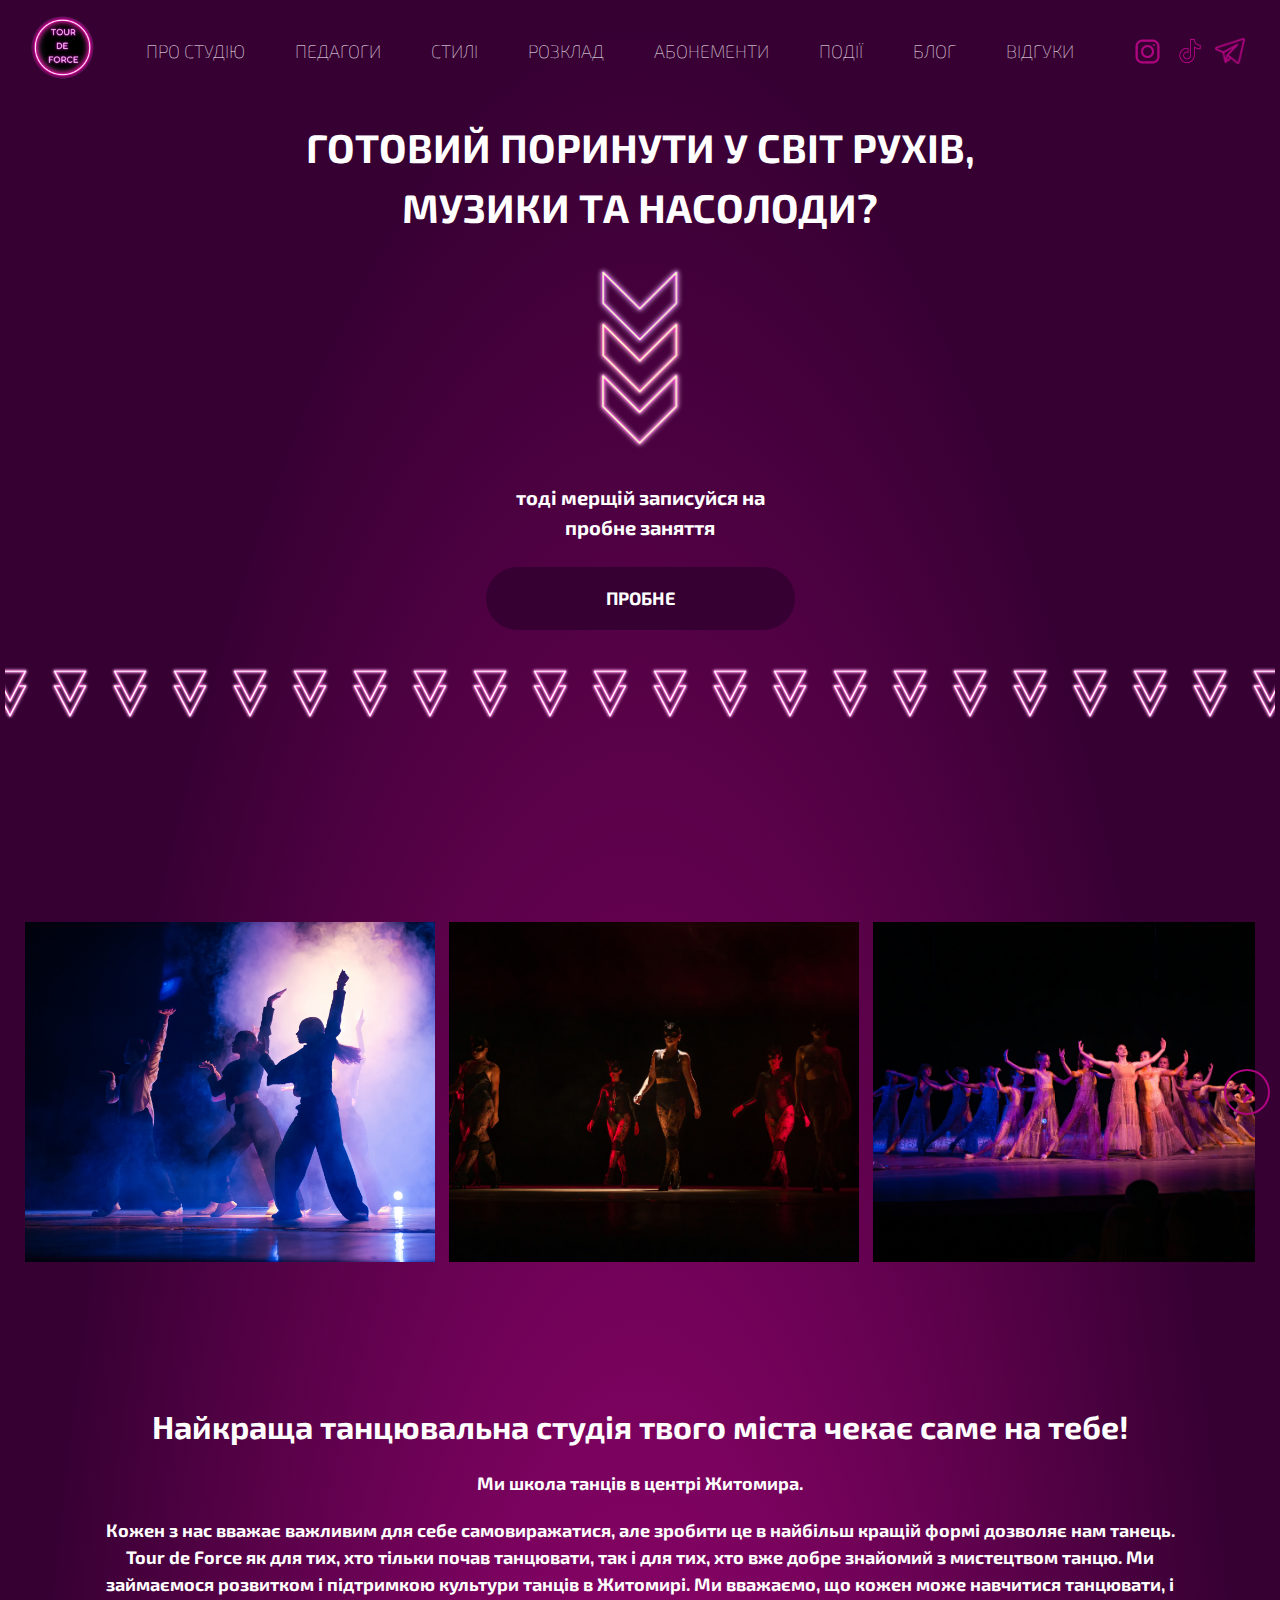
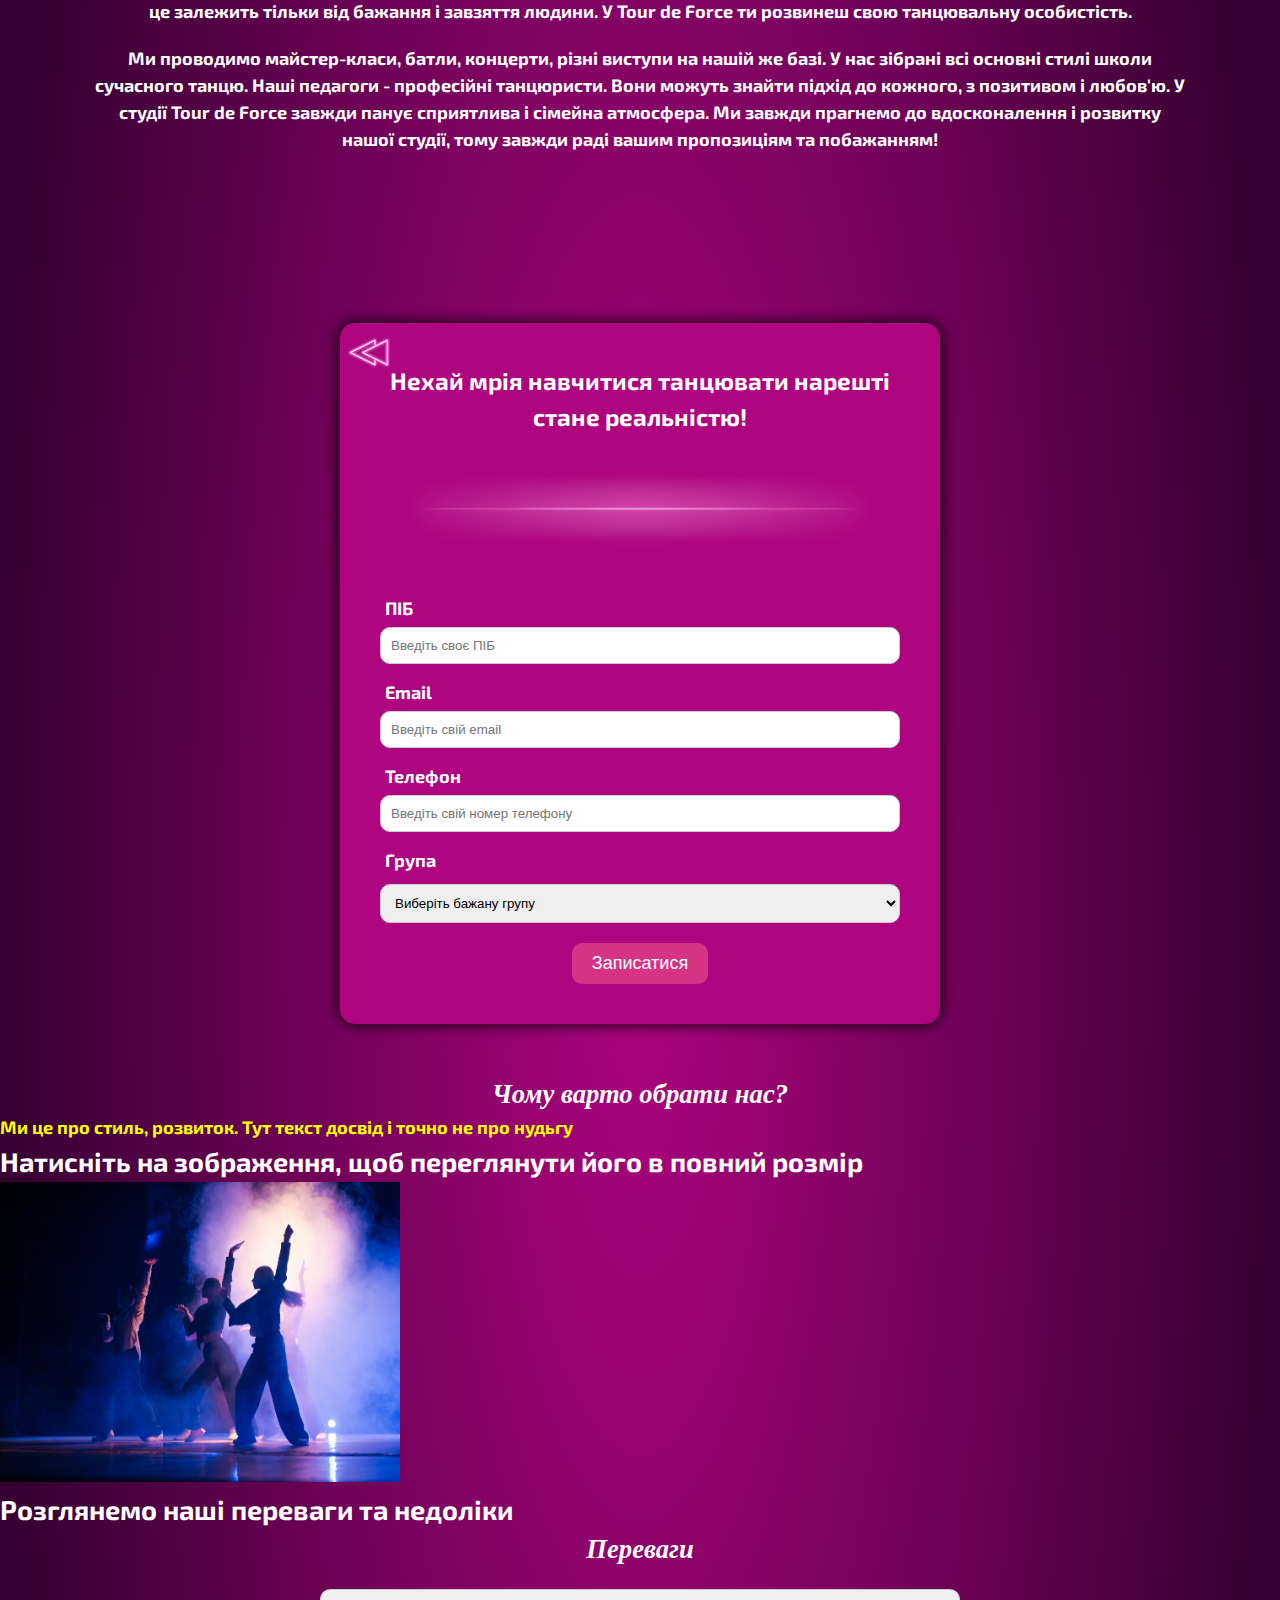
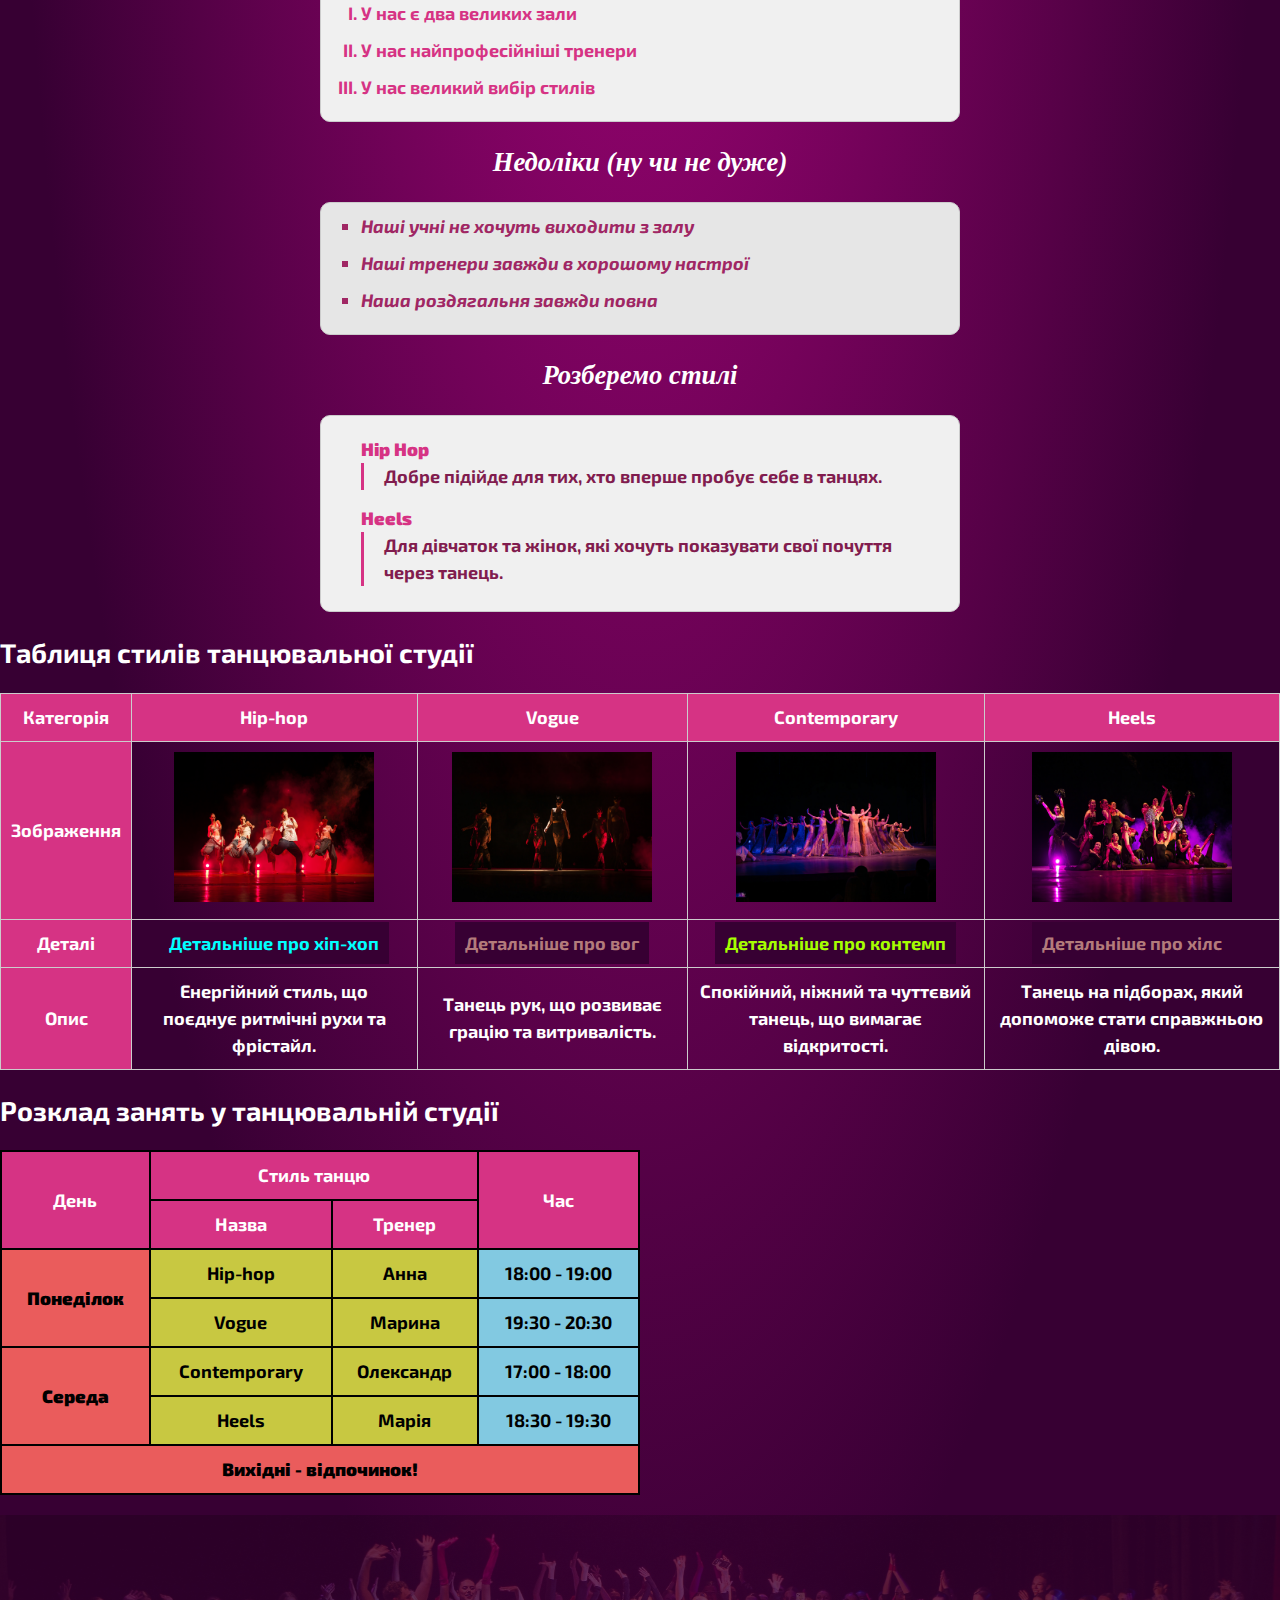
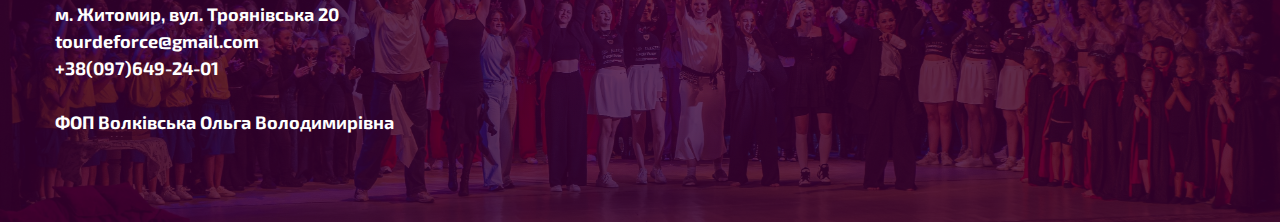
==== commit 9bb45852: "lab3++" ====
--- a/HTML/index.html
+++ b/HTML/index.html
@@ -229,32 +229,32 @@
     
         <h2>Розглянемо наші переваги та недоліки</h2>
     
-        <h3>Переваги</h3>
-        <ol type="I">
+        <h3 class="title">Переваги</h3>
+        <ol class="advantages-list">
             <li>У нас є два великих зали</li>
-            <li>У нас найкпрофесійніші тренери</li>
+            <li>У нас найпрофесійніші тренери</li>
             <li>У нас великий вибір стилів</li>
         </ol>
-    
-        <h3>Недоліки (ну чи не дуже)</h3>
-        <ul type="square">
+        
+        <h3 class="title">Недоліки (ну чи не дуже)</h3>
+        <ul class="disadvantages-list">
             <li>Наші учні не хочуть виходити з залу</li>
             <li>Наші тренери завжди в хорошому настрої</li>
             <li>Наша роздягальня завжди повна</li>
         </ul>
-    
-        <h3>Розберемо стилі</h3>
-        <dl>
+        
+        <h3 class="title">Розберемо стилі</h3>
+        <dl class="styles-list">
             <dt><b>Hip Hop</b></dt>
             <dd>Добре підійде для тих, хто вперше пробує себе в танцях.</dd>
             <dt><b>Heels</b></dt>
             <dd>Для дівчаток та жінок, які хочуть показувати свої почуття через танець.</dd>
-        </dl>
-
-        <h2 align="center">Таблиця стилів танцювальної студії</h2>
-
-        <table border="1" width="80%" align="center">
-            <tr bgcolor="violet">
+        </dl>        
+
+        <h2>Таблиця стилів танцювальної студії</h2>
+
+        <table id="firsttable">
+            <tr>
                 <th>Категорія</th>
                 <th>Hip-hop</th>
                 <th>Vogue</th>
@@ -262,24 +262,24 @@
                 <th>Heels</th>
             </tr>
     
-            <tr align="center">
-                <th bgcolor="violet">Зображення</th>
+            <tr>
+                <th>Зображення</th>
                 <td><img src="../image/комерс2.jpeg" width="200" height="150" alt="хіп-хоп"></td>
                 <td><img src="../image/вог1.jpeg" width="200" height="150" alt="вог"></td>
                 <td><img src="../image/контемп4.jpeg" width="200" height="150" alt="контемп"></td>
                 <td><img src="../image/хілс1.jpeg" width="200" height="150" alt="хілс"></td>
             </tr>
     
-            <tr align="center">
-                <th bgcolor="violet">Деталі</th>
+            <tr>
+                <th>Деталі</th>
                 <td><a class="about" id="hiphop" href="https://uk.wikipedia.org/wiki/Хіп-хоп_(танець)">Детальніше про хіп-хоп</a></td>
                 <td><a class="about" id="vogue" href="https://uk.wikipedia.org/wiki/Vogue_(танець)">Детальніше про вог</a></td>
                 <td><a class="about" id="contemp" href="https://one-life.lviv.ua/blog/stili/kontemp-chto-eto-takoe">Детальніше про контемп</a></td>
                 <td><a class="about" id="heels" href="https://www.tiptopdance.kiev.ua/dance-styles/high-heels-vogue">Детальніше про хілс</a></td>
             </tr>
     
-            <tr align="center">
-                <th bgcolor="violet">Опис</th>
+            <tr>
+                <th>Опис</th>
                 <td>Енергійний стиль, що поєднує ритмічні рухи та фрістайл.</td>
                 <td>Танець рук, що розвиває грацію та витривалість.</td>
                 <td>Спокійний, ніжний та чуттєвий танець, що вимагає відкритості.</td>
@@ -287,58 +287,56 @@
             </tr>
         </table>
 
-        <h2 align="center">Розклад занять у танцювальній студії</h2>
-
-        <table border="1" width="80%" align="center" cellspacing="10" cellpadding="8">
+        <h2>Розклад занять у танцювальній студії</h2>
+
+        <table id="secondtable" cellspacing="10" cellpadding="8">
             
             <colgroup>
-                <col span="1" style="background-color:lightgray"> 
-                <col span="2" style="background-color:lightyellow"> 
-                <col style="background-color:lightblue"> 
+                <col span="1" style="background-color:rgb(234, 92, 92)"> 
+                <col span="2" style="background-color:rgb(200, 200, 65)"> 
+                <col style="background-color:rgb(130, 201, 225)"> 
             </colgroup>
     
-            <tr align="center" bgcolor="lightcoral">
+            <tr>
                 <th rowspan="2">День</th>
                 <th colspan="2">Стиль танцю</th>
                 <th rowspan="2">Час</th>
             </tr>
-            <tr align="center" bgcolor="lightcoral">
+            <tr>
                 <th>Назва</th>
                 <th>Тренер</th>
             </tr>
     
-            <tr align="left">
+            <tr >
                 <td rowspan="2"><b>Понеділок</b></td>
                 <td>Hip-hop</td>
                 <td>Анна</td>
-                <td align="center">18:00 - 19:00</td>
-            </tr>
-            <tr align="left">
+                <td>18:00 - 19:00</td>
+            </tr>
+            <tr>
                 <td>Vogue</td>
                 <td>Марина</td>
-                <td align="center">19:30 - 20:30</td>
-            </tr>
-    
-            <tr align="left">
+                <td>19:30 - 20:30</td>
+            </tr>
+    
+            <tr>
                 <td rowspan="2"><b>Середа</b></td>
                 <td>Contemporary</td>
                 <td>Олександр</td>
-                <td align="center">17:00 - 18:00</td>
-            </tr>
-            <tr align="left">
+                <td>17:00 - 18:00</td>
+            </tr>
+            <tr>
                 <td>Heels</td>
                 <td>Марія</td>
-                <td align="center">18:30 - 19:30</td>
-            </tr>
-    
-            <tr align="center" bgcolor="lightgreen">
+                <td>18:30 - 19:30</td>
+            </tr>
+    
+            <tr>
                 <td colspan="4"><b>Вихідні - відпочинок!</b></td>
             </tr>
     
         </table>
         <!-- delete -->
-
-        <iframe src="https://uk.wikipedia.org/wiki/Хіп-хоп_(танець)" width="80%" height="500" style="border: 2px solid black;" align="center"></iframe>
     </main>
 
     <footer>
--- a/CSS/index.css
+++ b/CSS/index.css
@@ -230,6 +230,92 @@
 #contemp {
     color: #a6ff00;
 }
+#firsttable{
+    width: 100%; 
+    border-collapse: collapse;
+    margin: 20px 0; 
+}
+
+table th, table td {
+    border: 1px solid #ccc; 
+    padding: 10px; 
+    text-align: center; 
+}
+
+table th {
+    background-color: #d63384; 
+    color: white;
+}
+#secondtable {
+    width: 50%; 
+    border-collapse: collapse;
+    color: black;
+    margin: 20px 0; 
+}
+#secondtable th, #secondtable td {
+    border: 2px solid black; 
+    padding: 10px; 
+    text-align: center; 
+}
+h3.title {
+    font: italic bold 20pt / 1.5 serif;
+    text-align: center;
+}
+.advantages-list {
+    width: 50%;
+    justify-self: center;
+    list-style-type: upper-roman;
+    margin: 20px;
+    padding: 10px 40px;
+    background: #f0f0f0;
+    border: 1px solid #ccc;
+    border-radius: 10px;
+}
+
+.advantages-list li {
+    margin-bottom: 10px;
+    font-weight: bold;
+    color: #d63384;
+}
+
+.disadvantages-list {
+    width: 50%;
+    justify-self: center;
+    list-style: square;
+    margin: 20px;
+    padding: 10px 40px;
+    background: #e6e6e6;
+    border: 1px solid #ccc;
+    border-radius: 10px;
+}
+
+.disadvantages-list li {
+    margin-bottom: 10px;
+    color: #a02764;
+    font-style: italic;
+}
+.styles-list {
+    width: 50%;
+    justify-self: center;
+    margin: 20px;
+    padding: 10px 40px;
+    background: #f0f0f0;
+    border: 1px solid #ccc;
+    border-radius: 10px;
+}
+.styles-list dt {
+    font-weight: bold;
+    color: #d63384;
+    margin-top: 10px;
+}
+
+.styles-list dd {
+    margin-bottom: 15px;
+    padding-left: 20px;
+    color: #811c4e;
+    border-left: 3px solid #d63384;
+}
+
 /* delete */
 
 /*tablet*/
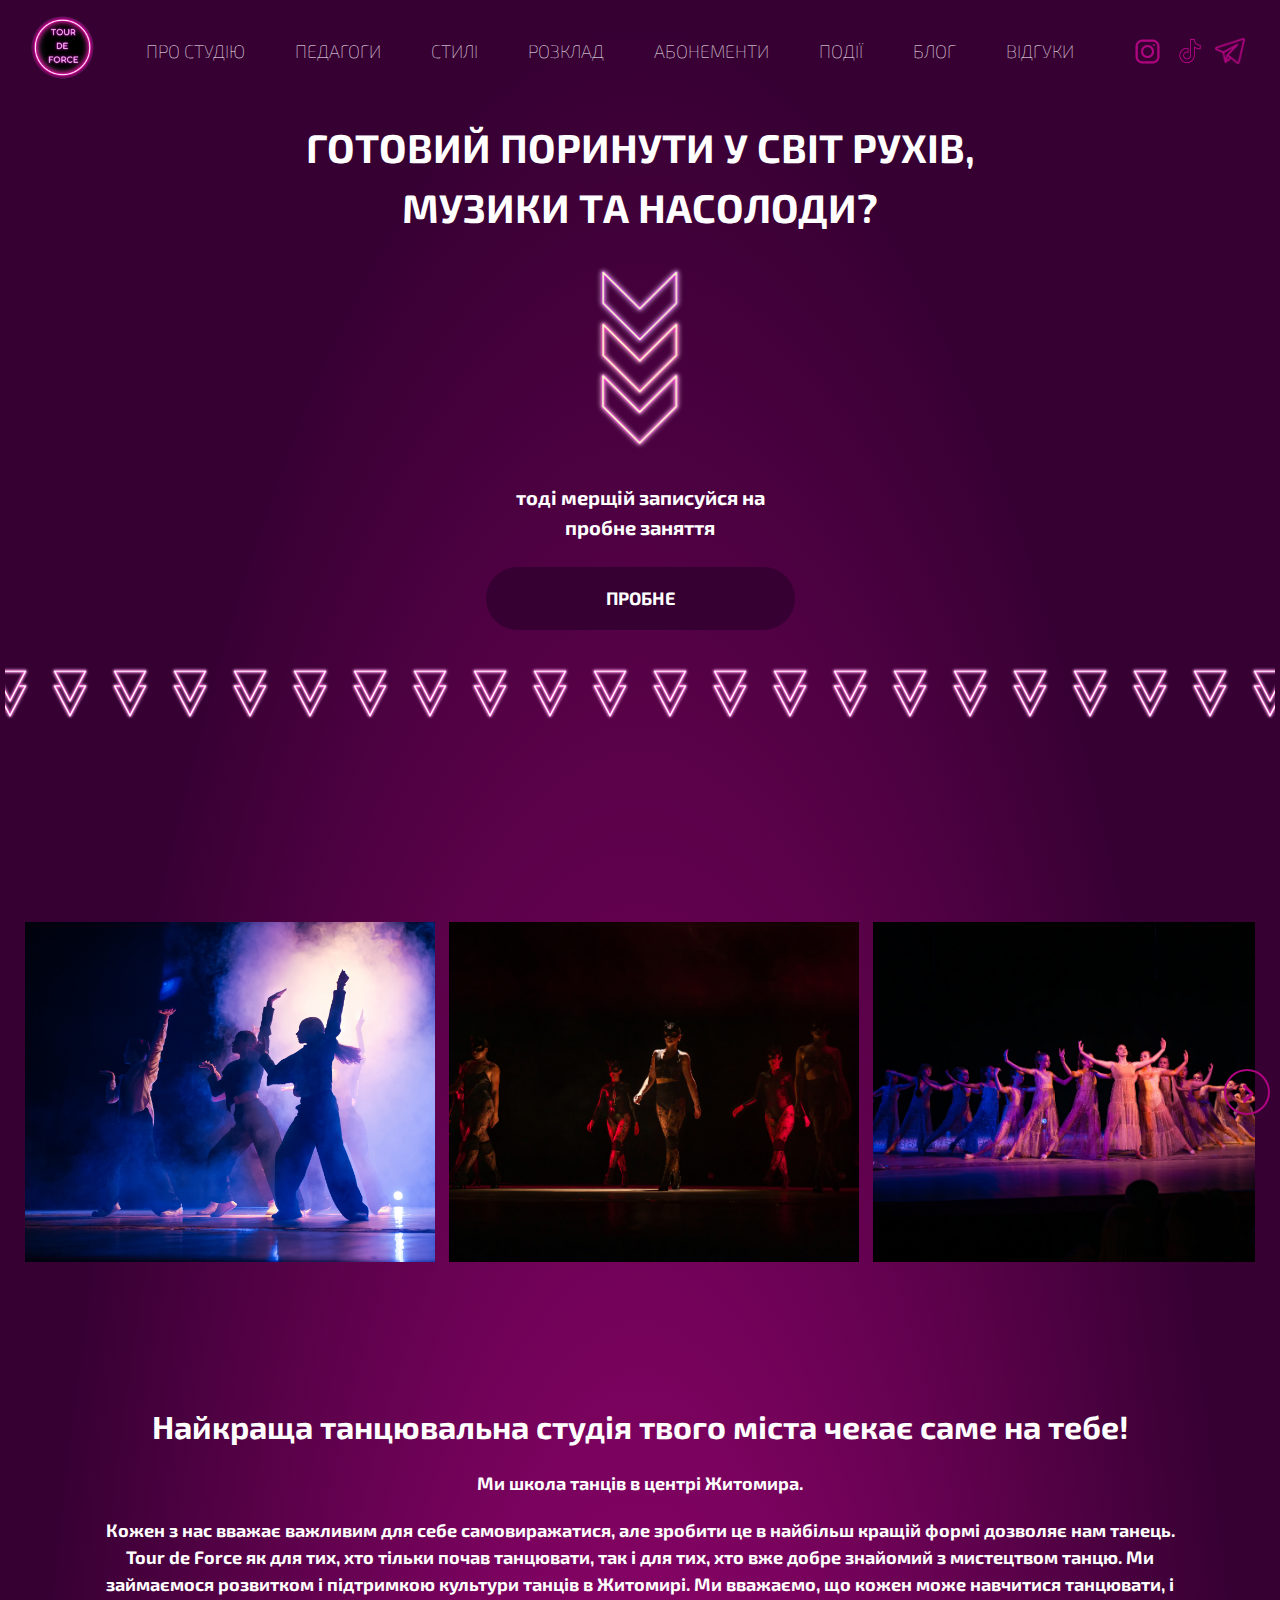
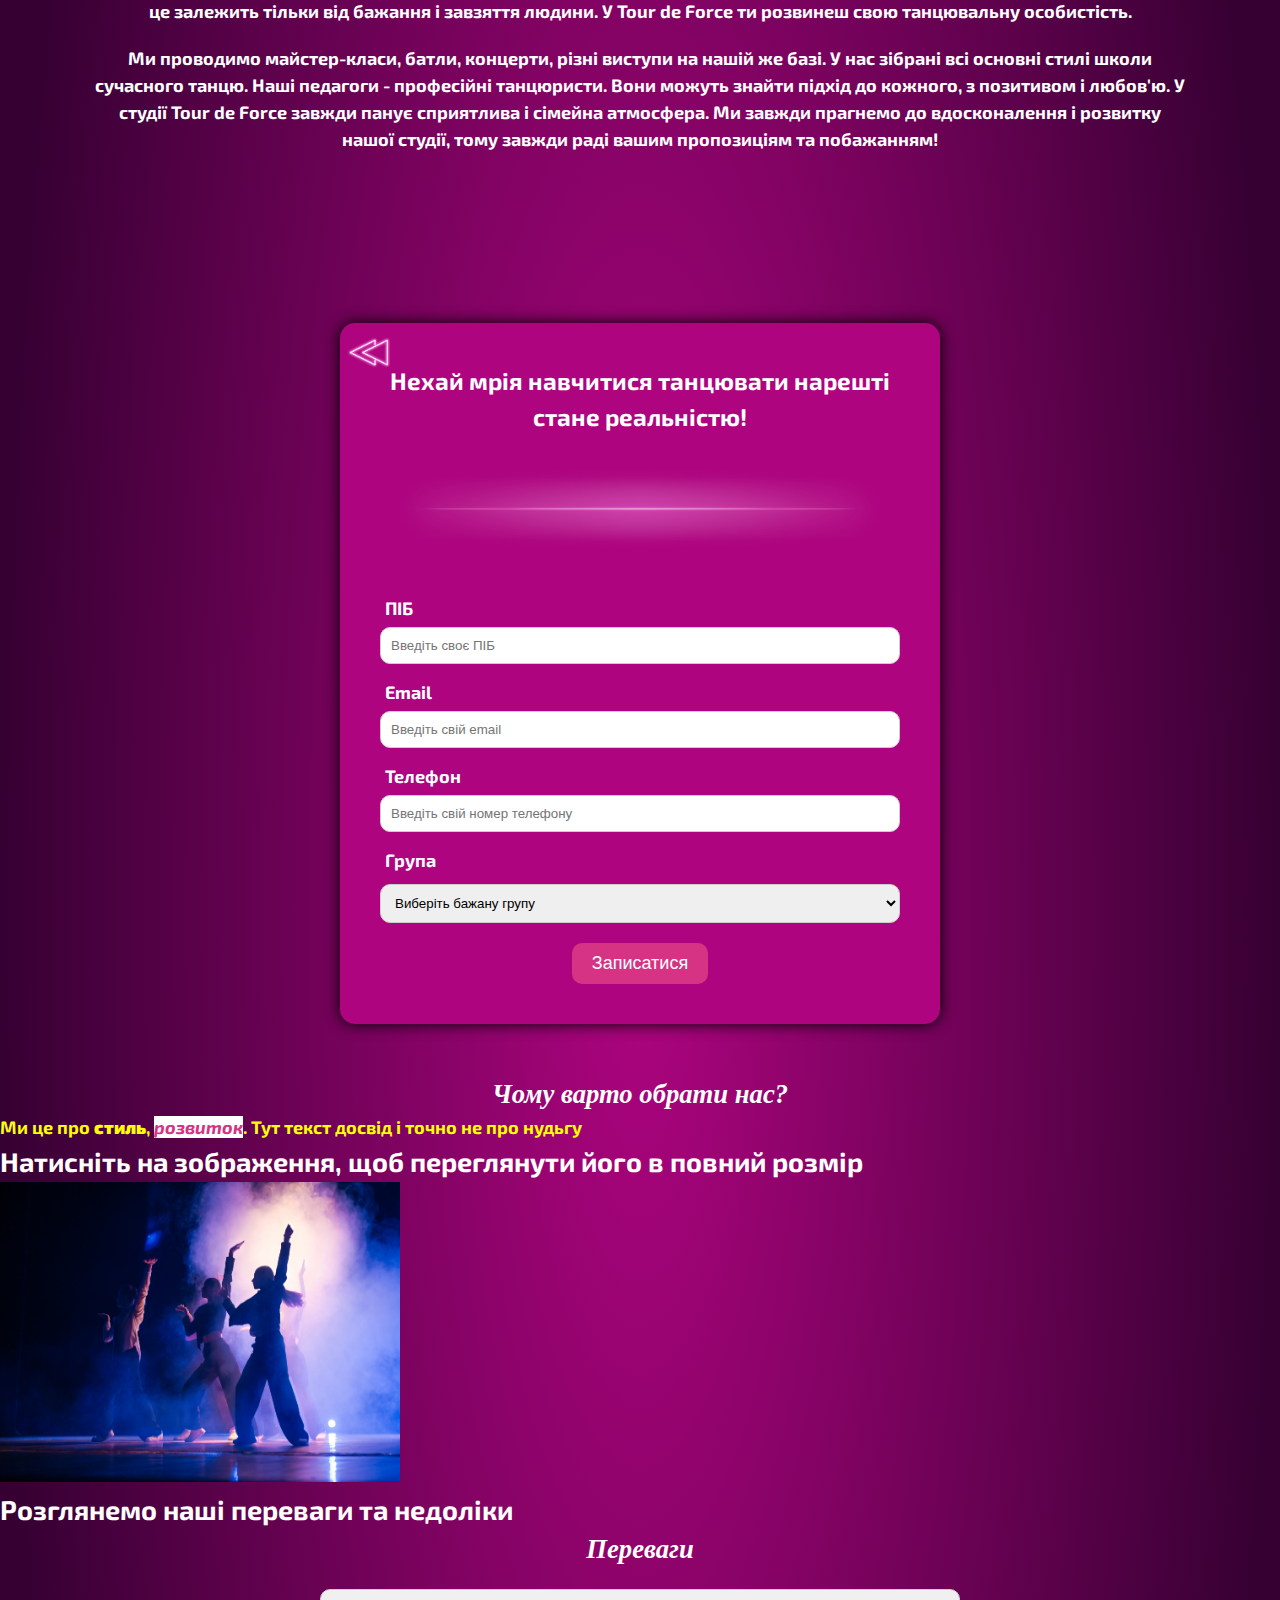
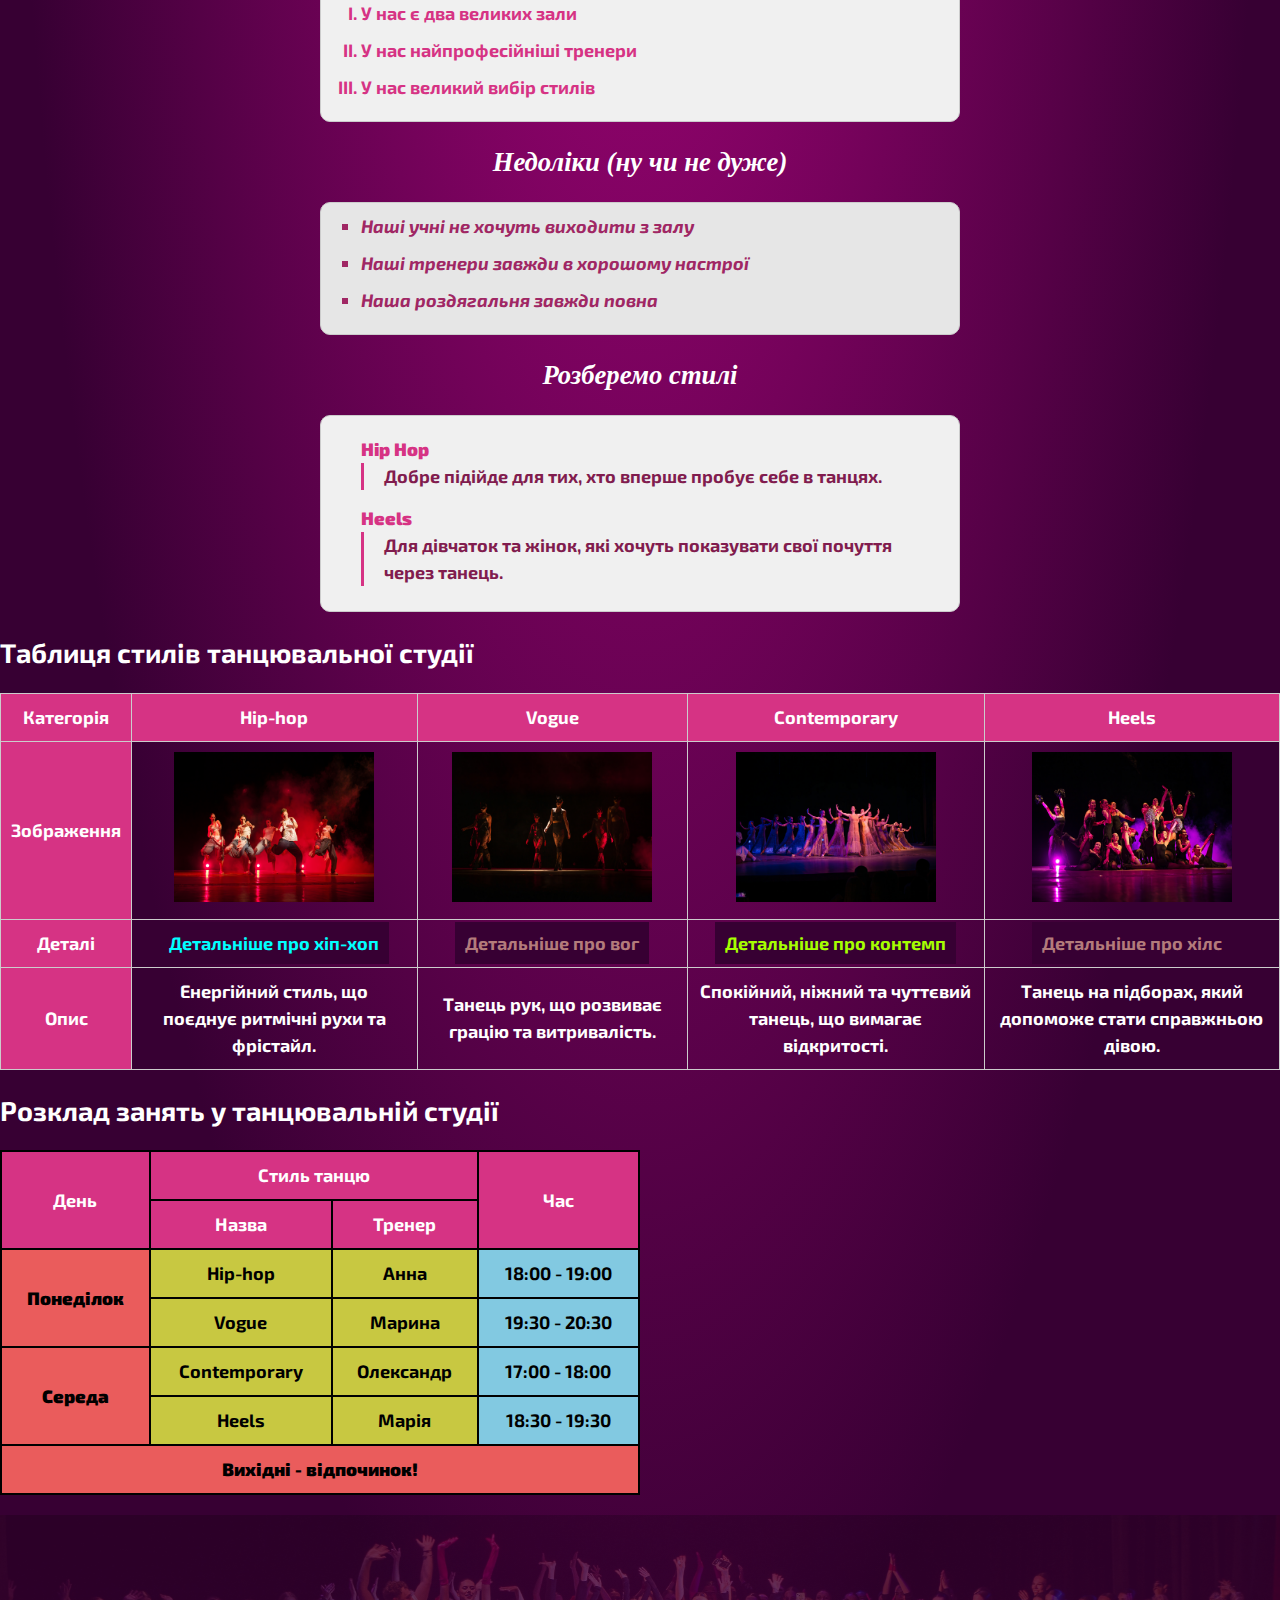
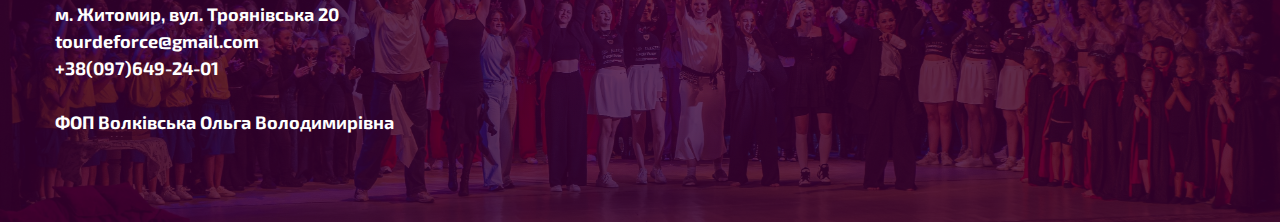
==== commit 1dc92136: "lab4+" ====
--- a/HTML/index.html
+++ b/HTML/index.html
@@ -219,7 +219,7 @@
         <!-- delete -->
         <h1 class="why">Чому варто обрати нас?</h1>
     
-        <p style="color: yellow !important;">Ми це про стиль, розвиток. Тут текст досвід і точно не про нудьгу </p>
+        <p style="color: yellow !important;">Ми це про <b>стиль</b>, <i>розвиток</i>. Тут текст досвід і точно не про нудьгу </p>
     
         <h2>Натисніть на зображення, щоб переглянути його в повний розмір</h2>
     
--- a/CSS/index.css
+++ b/CSS/index.css
@@ -272,7 +272,7 @@
     border-radius: 10px;
 }
 
-.advantages-list li {
+ol > li {
     margin-bottom: 10px;
     font-weight: bold;
     color: #d63384;
@@ -315,6 +315,15 @@
     color: #811c4e;
     border-left: 3px solid #d63384;
 }
+h3 + ol {
+    margin-top: 10px;
+}
+b + i {
+    color: #d63384;
+}
+p > i {
+    background-color: #ffffff;
+}
 
 /* delete */
 
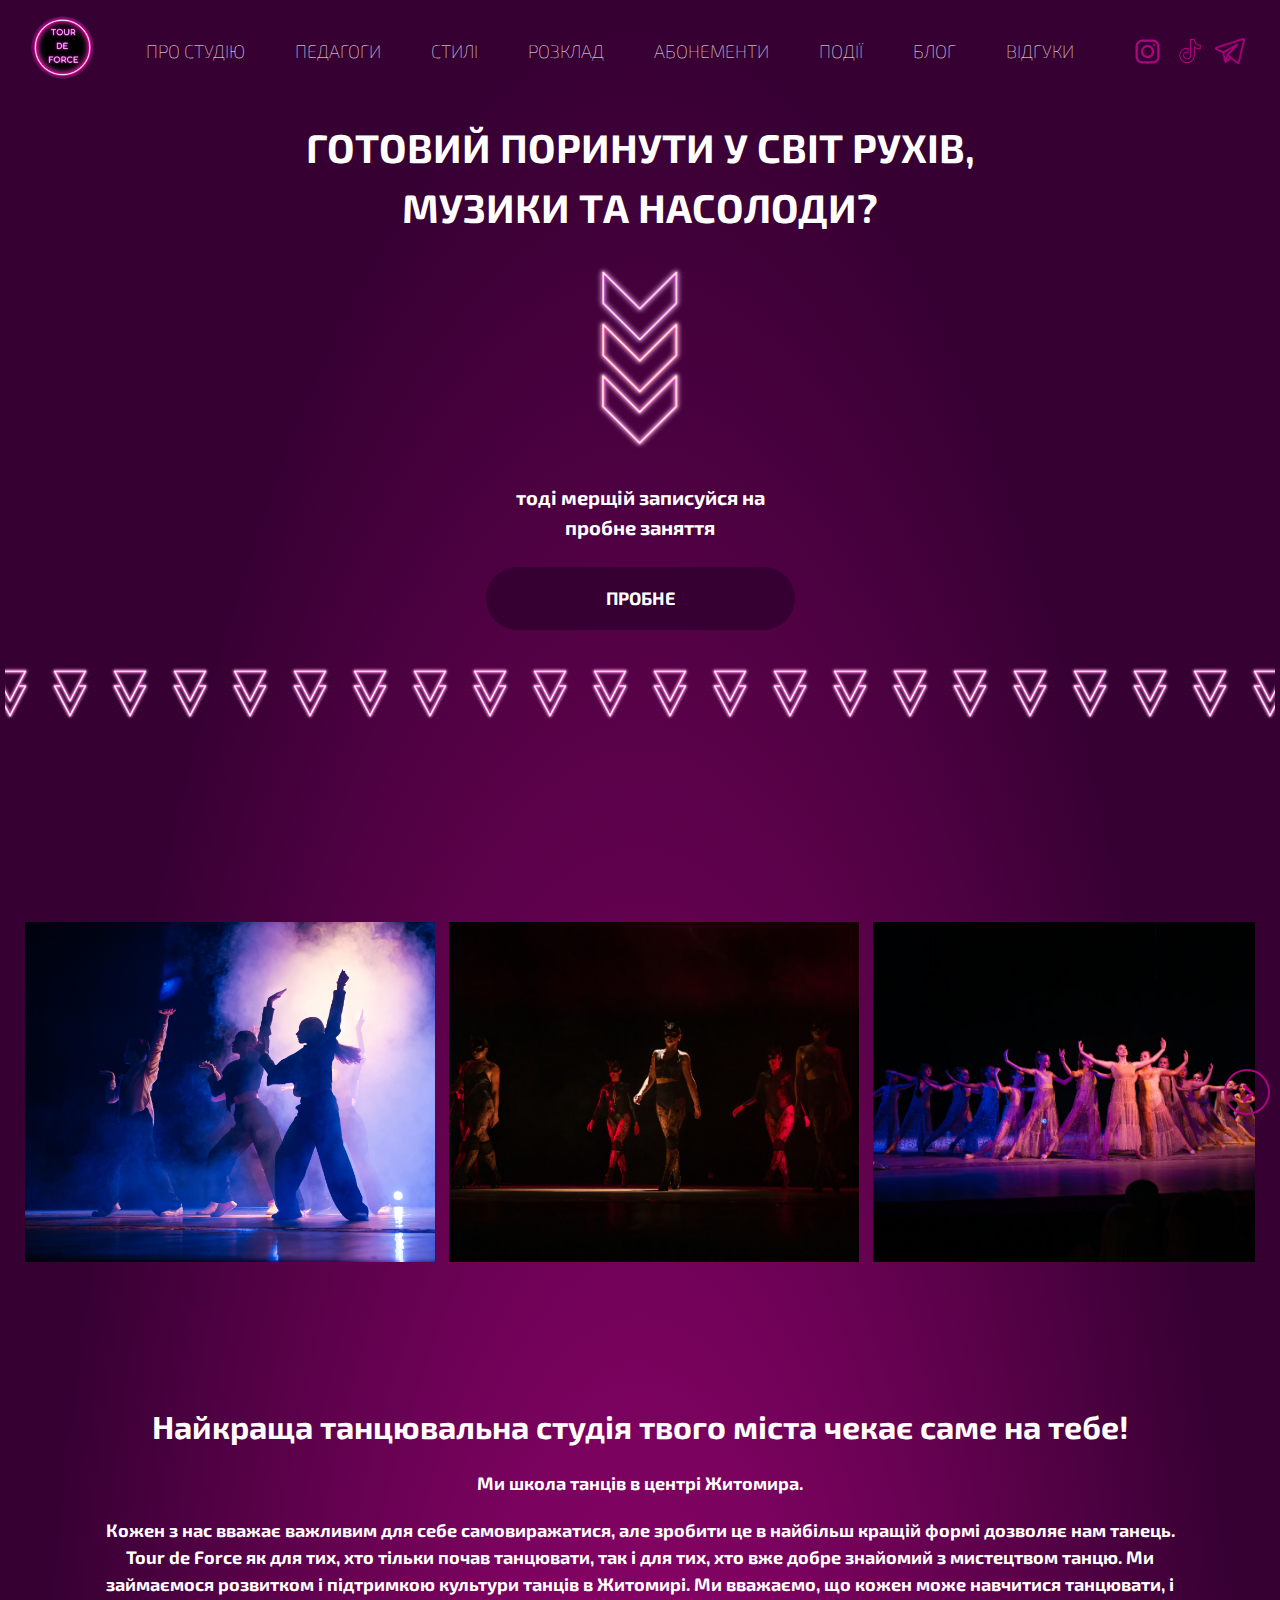
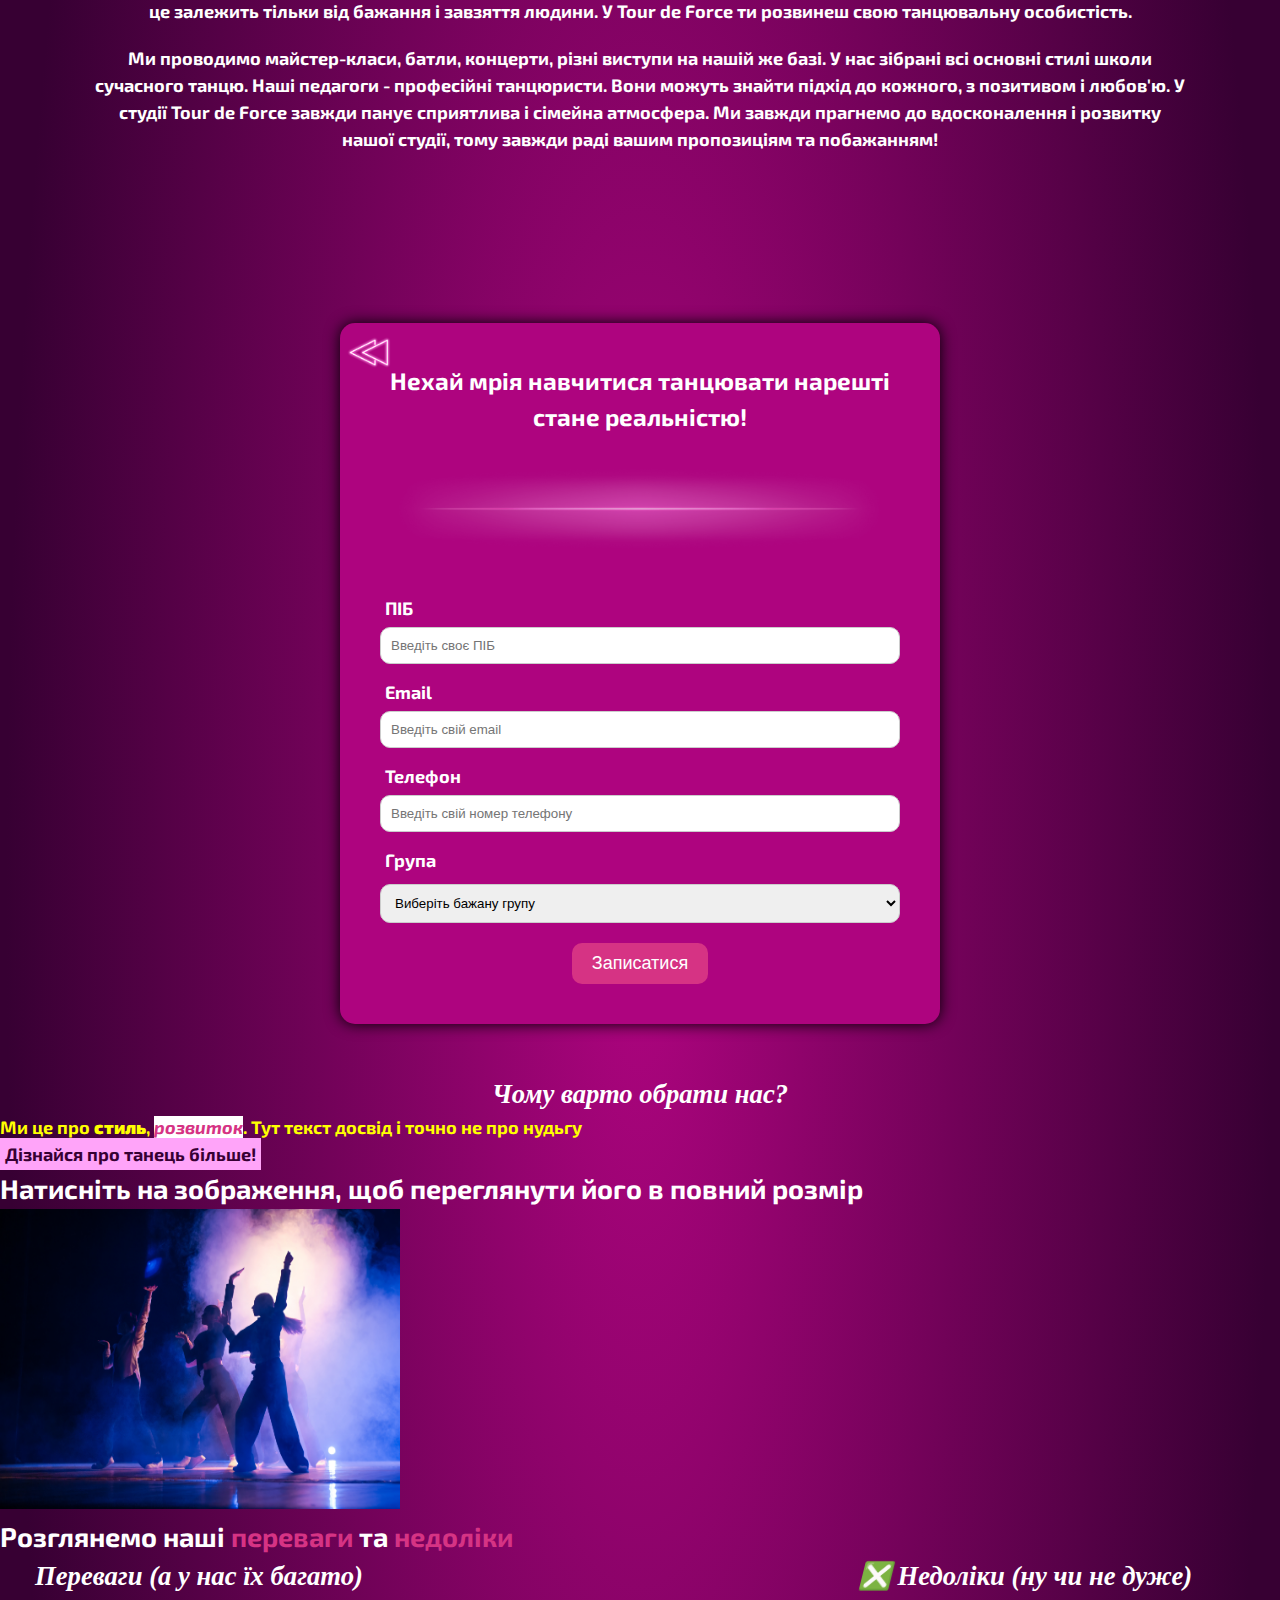
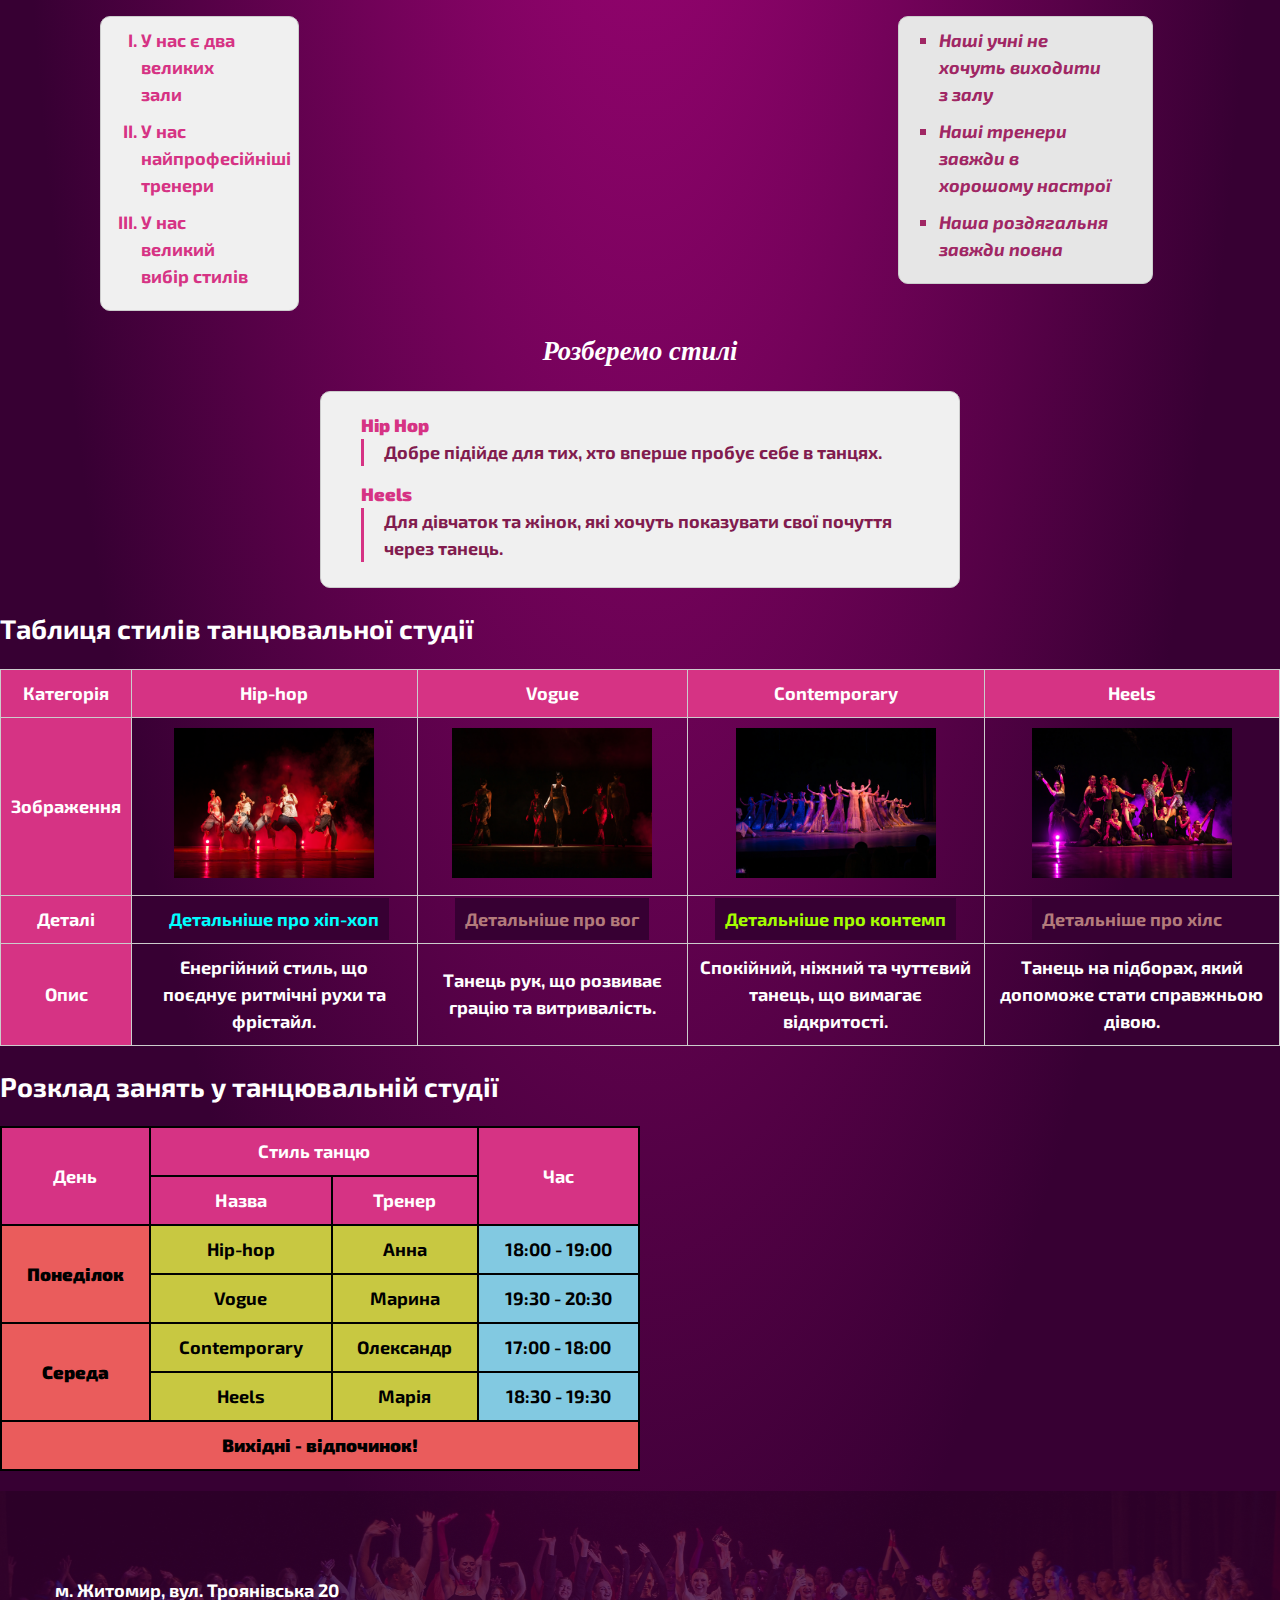
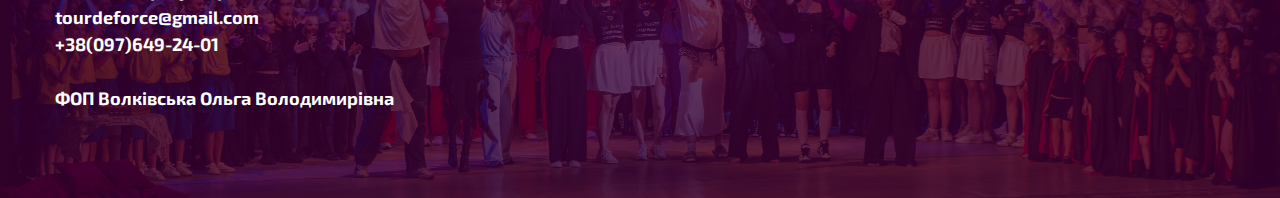
==== commit 139359c3: "lab5+" ====
--- a/HTML/index.html
+++ b/HTML/index.html
@@ -221,35 +221,40 @@
     
         <p style="color: yellow !important;">Ми це про <b>стиль</b>, <i>розвиток</i>. Тут текст досвід і точно не про нудьгу </p>
     
+        <a id="learndance" href="https://uk.wikipedia.org/wiki/Хіп-хоп_(танець)">Дізнайся про танець більше!</a>
+
         <h2>Натисніть на зображення, щоб переглянути його в повний розмір</h2>
     
         <a href="../image/кпоп2.jpeg" target="_blank">
             <img src="../image/кпоп2.jpeg" width="400" height="300" alt="Зменшене зображення">
         </a>
-    
-        <h2>Розглянемо наші переваги та недоліки</h2>
-    
-        <h3 class="title">Переваги</h3>
-        <ol class="advantages-list">
-            <li>У нас є два великих зали</li>
-            <li>У нас найпрофесійніші тренери</li>
-            <li>У нас великий вибір стилів</li>
-        </ol>
-        
-        <h3 class="title">Недоліки (ну чи не дуже)</h3>
-        <ul class="disadvantages-list">
-            <li>Наші учні не хочуть виходити з залу</li>
-            <li>Наші тренери завжди в хорошому настрої</li>
-            <li>Наша роздягальня завжди повна</li>
-        </ul>
-        
-        <h3 class="title">Розберемо стилі</h3>
-        <dl class="styles-list">
-            <dt><b>Hip Hop</b></dt>
-            <dd>Добре підійде для тих, хто вперше пробує себе в танцях.</dd>
-            <dt><b>Heels</b></dt>
-            <dd>Для дівчаток та жінок, які хочуть показувати свої почуття через танець.</dd>
-        </dl>        
+            <h2>Розглянемо наші <span>переваги</span> та <span>недоліки</span></h2>
+        <div class="advantages-disadvantages">
+            <div class="advantages">
+                <h3 id="advant" class="title">Переваги</h3>
+                <ol class="advantages-list">
+                    <li>У нас є два великих зали</li>
+                    <li>У нас найпрофесійніші тренери</li>
+                    <li>У нас великий вибір стилів</li>
+                </ol>
+            </div>
+            
+            <div class="disadvantages">
+                <h3 id="disadvant" class="title">Недоліки (ну чи не дуже)</h3>
+                <ul class="disadvantages-list">
+                    <li>Наші учні не хочуть виходити з залу</li>
+                    <li>Наші тренери завжди в хорошому настрої</li>
+                    <li>Наша роздягальня завжди повна</li>
+                </ul>
+            </div>
+        </div>    
+            <h3 class="title">Розберемо стилі</h3>
+            <dl class="styles-list">
+                <dt><b>Hip Hop</b></dt>
+                <dd>Добре підійде для тих, хто вперше пробує себе в танцях.</dd>
+                <dt><b>Heels</b></dt>
+                <dd>Для дівчаток та жінок, які хочуть показувати свої почуття через танець.</dd>
+            </dl>   
 
         <h2>Таблиця стилів танцювальної студії</h2>
 
--- a/CSS/index.css
+++ b/CSS/index.css
@@ -41,7 +41,9 @@
     justify-content: center;
     align-items: center;
 }
-
+.button-regi:hover {
+    background-color: rgba(174, 4, 127, 0.5);
+}
 .small-arrows {
     width: auto;
     padding: 25px 0;
@@ -197,7 +199,7 @@
     margin-top: 20px;
 }
 
-button {
+.button-container button {
     padding: 10px 20px;
     background-color: #d63384;
     color: white;
@@ -208,7 +210,7 @@
     font-size: 18px;
 }
 
-button:hover {
+.button-container button:hover {
     background-color: #a02764;
     box-shadow: 0 0 10px rgba(214, 51, 132, 0.7);
 }
@@ -217,6 +219,25 @@
 h1.why {
     font: italic bold 20pt / 1.5 serif;
     text-align: center;
+}
+#learndance:visited, #learndance:link {
+    text-decoration: none;
+    color: #370033;
+    background-color: #ffa4f9;
+    padding: 5px;
+}
+#learndance:hover {
+    text-decoration: underline;
+    color: #ffa4f9;
+    background-color: #370033;
+    padding: 5px;
+}
+#learndance:active {
+    text-decoration: none;
+    border: 5px solid #370033;
+    color: #ffa4f9;
+    background-color: #370033;
+    padding: 5px;
 }
 a.about {
     text-decoration: none;
@@ -260,6 +281,24 @@
 h3.title {
     font: italic bold 20pt / 1.5 serif;
     text-align: center;
+}
+h2 span {
+    color: #d63384;
+}
+.advantages-disadvantages {
+    overflow: hidden;
+}
+.advantages {
+    float: left;
+}
+.disadvantages {
+    float: right;
+}
+#advant::after {
+    content: " (а у нас їх багато)";
+}
+#disadvant::before {
+    content: "❎ ";
 }
 .advantages-list {
     width: 50%;
